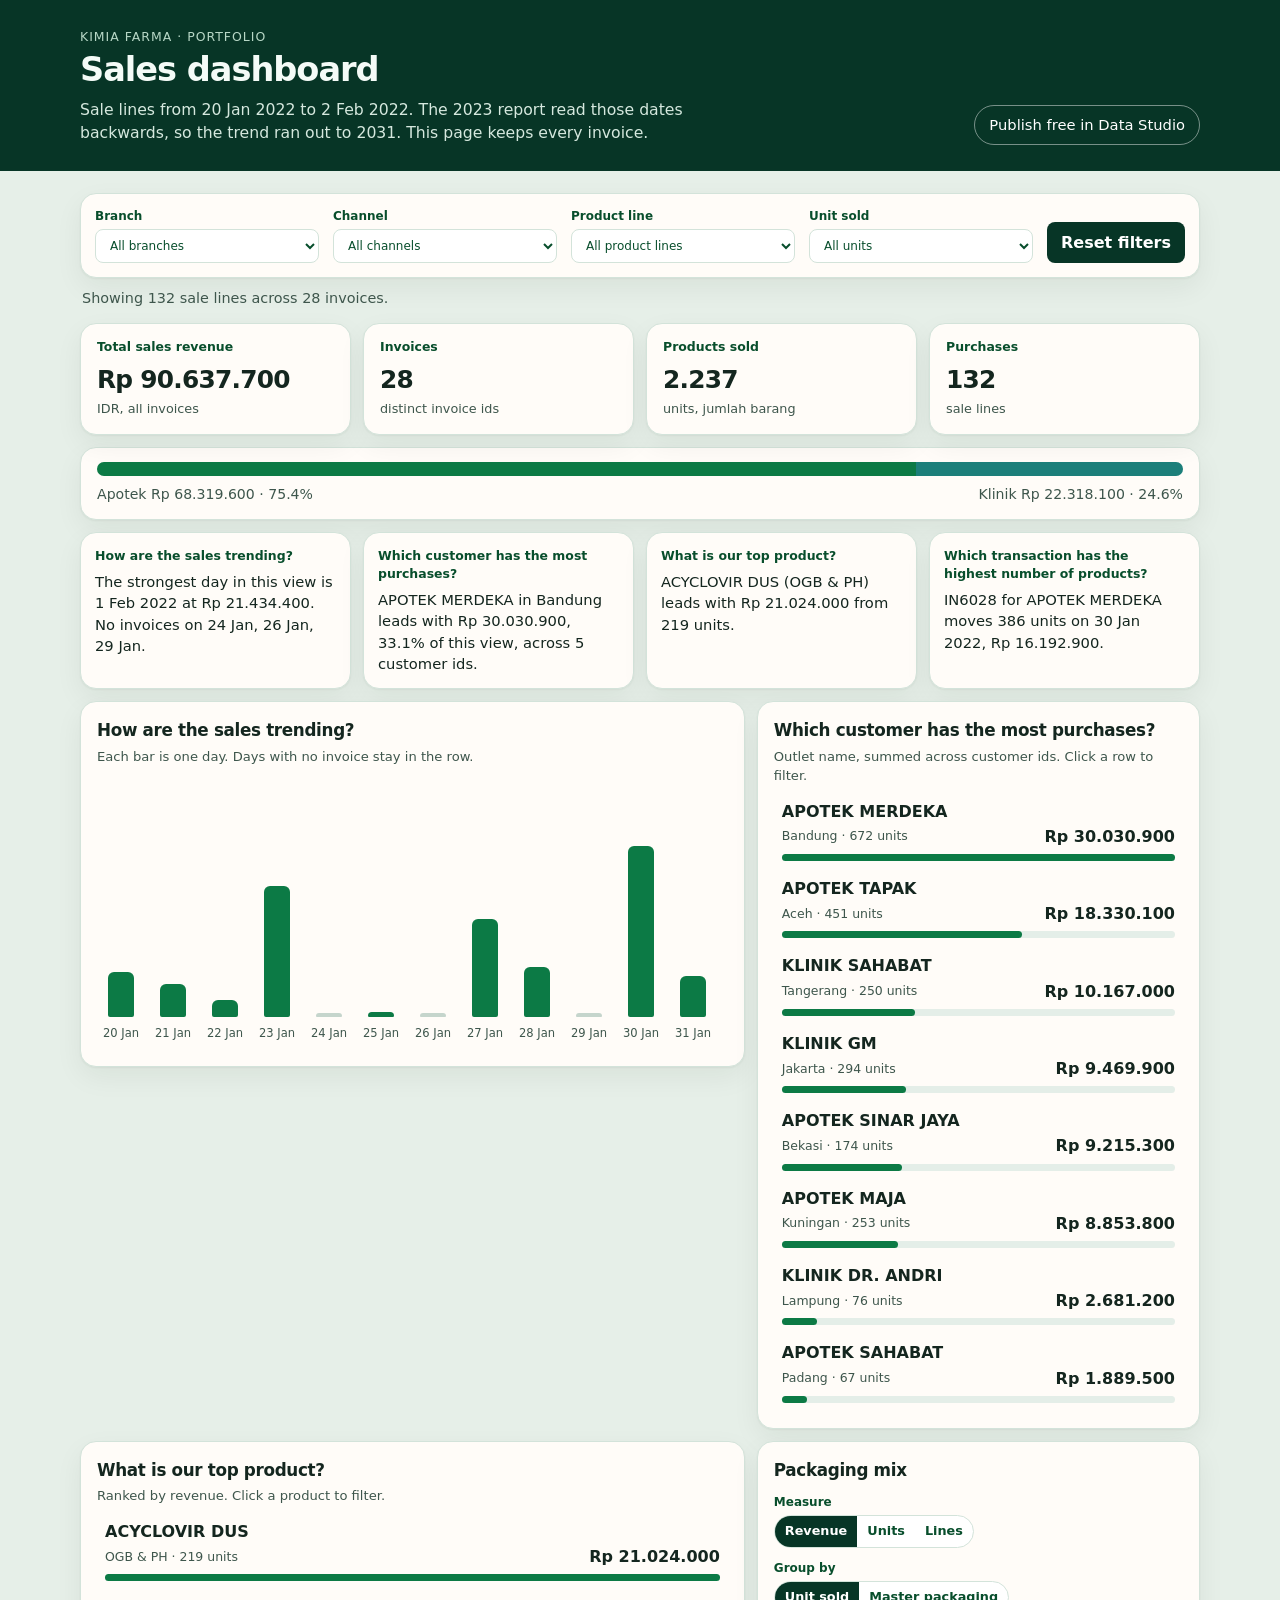
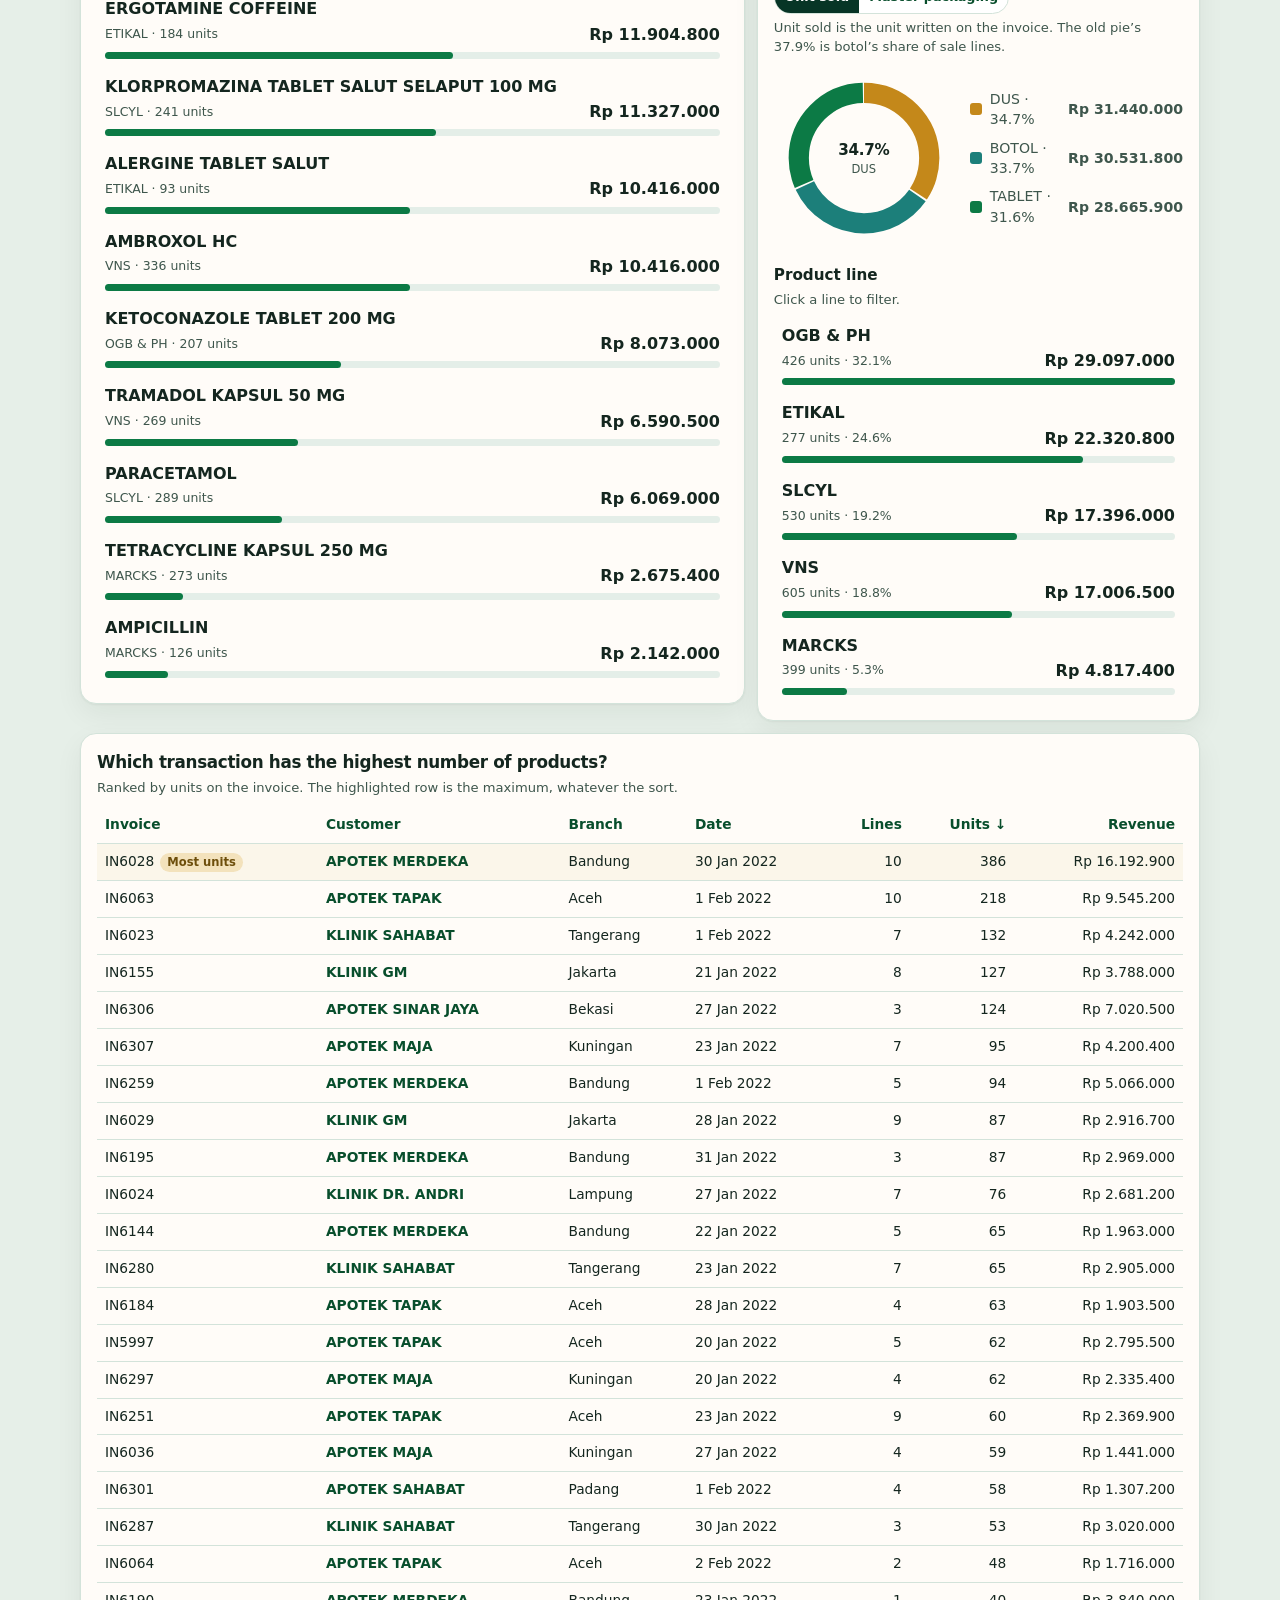
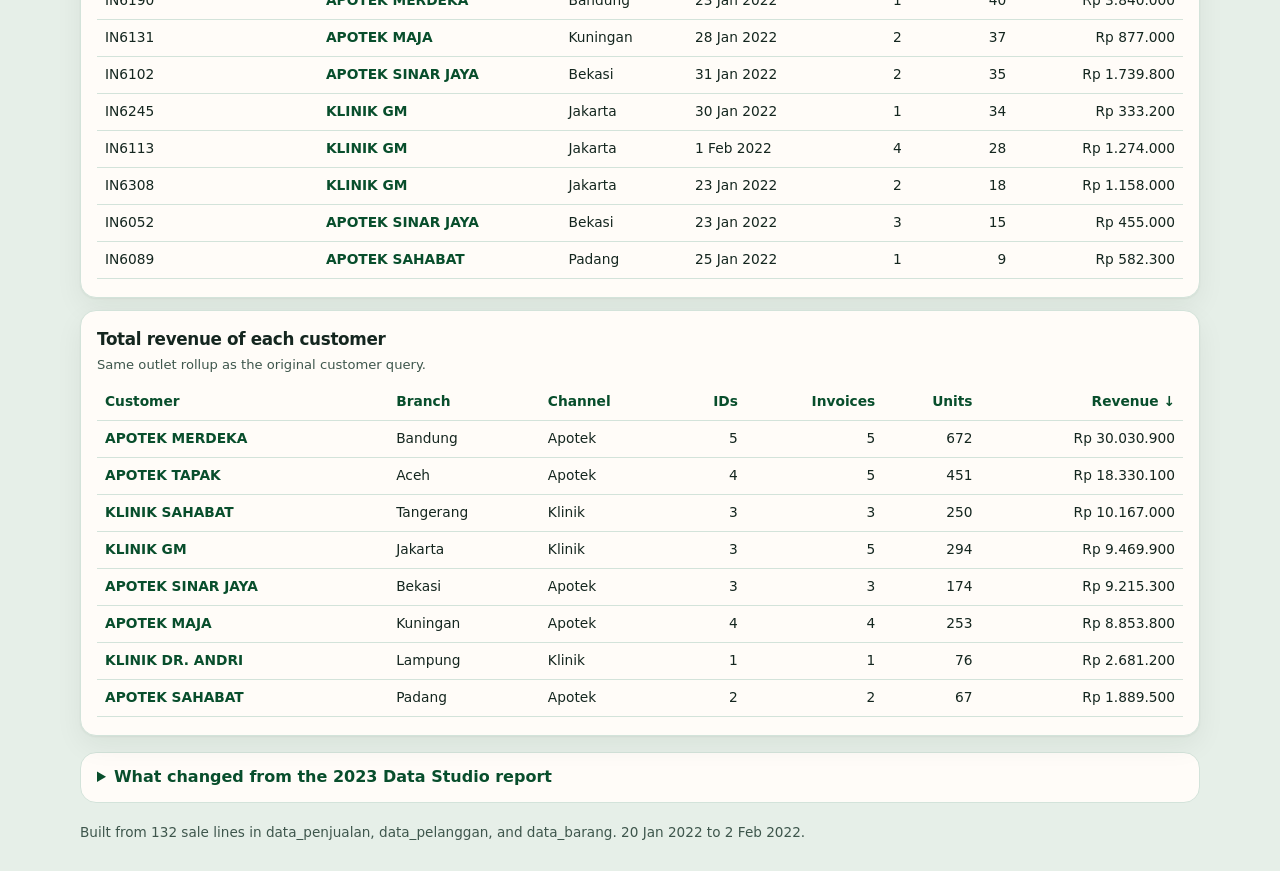
==== dashboard/index.html @ fa821c30 "Rebuild the Kimia Farma sales dashboard The old Data Studio report is no longer online. This adds a " ====
<!DOCTYPE html>
<html lang="en">
<head>
  <meta charset="utf-8">
  <meta name="viewport" content="width=device-width, initial-scale=1">
  <title>Kimia Farma sales dashboard</title>
  <link rel="icon" href="data:image/svg+xml,%3Csvg xmlns='http://www.w3.org/2000/svg' viewBox='0 0 32 32'%3E%3Crect width='32' height='32' rx='8' fill='%23073526'/%3E%3Cpath d='M8 16h16M16 8v16' stroke='%23e7f6ee' stroke-width='3' stroke-linecap='round'/%3E%3C/svg%3E">
  <link rel="stylesheet" href="styles.css">
  <script src="data.js"></script>
</head>
<body>
  <header class="top">
    <div class="wrap top-row">
      <div>
        <p class="eyebrow">Kimia Farma · portfolio</p>
        <h1>Sales dashboard</h1>
        <p class="lede">Sale lines from 20 Jan 2022 to 2 Feb 2022. The 2023 report read those dates backwards, so the trend ran out to 2031. This page keeps every invoice.</p>
      </div>
      <a class="ghost" href="../DATA_STUDIO.md">Publish free in Data Studio</a>
    </div>
  </header>

  <main class="wrap">
    <form class="filters" id="filters">
      <label>Branch <select id="branch"></select></label>
      <label>Channel <select id="channel"></select></label>
      <label>Product line <select id="line"></select></label>
      <label>Unit sold <select id="unit"></select></label>
      <button type="button" class="reset" id="reset">Reset filters</button>
    </form>
    <p class="status" id="status" aria-live="polite"></p>
    <div class="chips" id="chips"></div>

    <section class="kpis" aria-label="Totals">
      <article class="kpi">
        <h2>Total sales revenue</h2>
        <p id="kpi-revenue">–</p>
        <span id="kpi-revenue-note">IDR</span>
      </article>
      <article class="kpi">
        <h2>Invoices</h2>
        <p id="kpi-invoices">–</p>
        <span>distinct invoice ids</span>
      </article>
      <article class="kpi">
        <h2>Products sold</h2>
        <p id="kpi-units">–</p>
        <span>units, jumlah barang</span>
      </article>
      <article class="kpi">
        <h2>Purchases</h2>
        <p id="kpi-lines">–</p>
        <span>sale lines</span>
      </article>
    </section>

    <section class="channel-card" aria-label="Channel split">
      <div class="channel-bar" id="channel-bar"></div>
      <div class="channel-legend" id="channel-legend"></div>
    </section>

    <section class="answers" aria-label="Answers">
      <article>
        <h2>How are the sales trending?</h2>
        <p id="answer-trend"></p>
      </article>
      <article>
        <h2>Which customer has the most purchases?</h2>
        <p id="answer-customer"></p>
      </article>
      <article>
        <h2>What is our top product?</h2>
        <p id="answer-product"></p>
      </article>
      <article>
        <h2>Which transaction has the highest number of products?</h2>
        <p id="answer-invoice"></p>
      </article>
    </section>

    <div class="layout">
      <section class="card">
        <h2>How are the sales trending?</h2>
        <p class="hint">Each bar is one day. Days with no invoice stay in the row.</p>
        <div class="trend-scroll">
          <div class="trend" id="trend"></div>
        </div>
      </section>
      <section class="card">
        <h2>Which customer has the most purchases?</h2>
        <p class="hint">Outlet name, summed across customer ids. Click a row to filter.</p>
        <div id="customers"></div>
      </section>
    </div>

    <div class="layout">
      <section class="card">
        <h2>What is our top product?</h2>
        <p class="hint">Ranked by revenue. Click a product to filter.</p>
        <div id="products"></div>
      </section>
      <section class="card">
        <h2>Packaging mix</h2>
        <div class="toggles">
          <div class="toggle">
            <span>Measure</span>
            <div class="seg" role="group" aria-label="Mix measure">
              <button type="button" id="measure-revenue" data-measure="revenue" aria-pressed="true">Revenue</button>
              <button type="button" id="measure-units" data-measure="units">Units</button>
              <button type="button" id="measure-lines" data-measure="lines">Lines</button>
            </div>
          </div>
          <div class="toggle">
            <span>Group by</span>
            <div class="seg" role="group" aria-label="Packaging source">
              <button type="button" id="pack-unit" data-pack="unit" aria-pressed="true">Unit sold</button>
              <button type="button" id="pack-master" data-pack="master">Master packaging</button>
            </div>
          </div>
        </div>
        <p class="hint" id="pack-hint"></p>
        <div class="mix">
          <div class="donut-wrap">
            <svg id="donut" viewBox="0 0 160 160" role="img" aria-label="Packaging mix"></svg>
            <div class="donut-center">
              <strong id="donut-value">–</strong>
              <span id="donut-caption">Revenue</span>
            </div>
          </div>
          <ul class="legend" id="legend"></ul>
        </div>
        <h3>Product line</h3>
        <p class="hint">Click a line to filter.</p>
        <div id="lines"></div>
      </section>
    </div>

    <div class="layout layout-stack">
      <section class="card">
        <h2>Which transaction has the highest number of products?</h2>
        <p class="hint">Ranked by units on the invoice. The highlighted row is the maximum, whatever the sort.</p>
        <div class="table-wrap" id="invoices"></div>
      </section>
      <section class="card">
        <h2>Total revenue of each customer</h2>
        <p class="hint">Same outlet rollup as the original customer query.</p>
        <div class="table-wrap" id="customer-table"></div>
      </section>
    </div>

    <details class="notes">
      <summary>What changed from the 2023 Data Studio report</summary>
      <ul>
        <li>Source dates are day/month/year. <code>30/01/22</code> is 30 January 2022. The old report read it as 22 January 2030, which is why every bar sat on the 22nd and the axis reached 2031.</li>
        <li>The invoice query used <code>HAVING COUNT(*) &gt; 1</code>. That dropped IN6089, IN6190, and IN6245: 83 units and Rp 4.755.500. The old “products sold” figure of 2.154 is the total with those three removed. This page keeps them: 2.237 units, Rp 90.637.700, 28 invoices.</li>
        <li>TRAMADOL KAPSUL 50 MG and TETRACYCLINE KAPSUL 250 MG are kapsul on the product master and tablet on the sales lines. “Unit sold” follows the sales file. “Master packaging” groups those two with kapsul.</li>
        <li>25 customer ids on these invoices belong to 8 outlet names. Totals follow the outlet name, which is what the original customer aggregate did. APOTEK MERDEKA in Bandung is still first, at Rp 30.030.900.</li>
      </ul>
    </details>
  </main>

  <footer class="wrap foot">
    <p id="foot-note"></p>
  </footer>
  <script src="app.js"></script>
</body>
</html>
---- dashboard/styles.css ----
:root {
  --bg: #e6efe8;
  --ink: #14261f;
  --muted: #3e564c;
  --card: #fffcf8;
  --line: #d3e3da;
  --green: #0c7a45;
  --green-ink: #084e2c;
  --green-dark: #073526;
  --mint: #e7f5ed;
  --gold: #c4881a;
  --track: #e4eee8;
  --teal: #1c7f7a;
  --shadow: 0 1px 2px rgba(7, 37, 24, 0.05), 0 10px 28px rgba(7, 37, 24, 0.06);
  --sans: Inter, system-ui, "Segoe UI", sans-serif;
}

* { box-sizing: border-box; }

body {
  margin: 0;
  background: var(--bg);
  color: var(--ink);
  font-family: var(--sans);
  font-size: 16px;
  line-height: 1.45;
}

h1, h2, h3, p { margin: 0; }

button, select { font: inherit; color: inherit; }

.wrap {
  width: min(1120px, calc(100% - 32px));
  margin: 0 auto;
}

.top {
  background: var(--green-dark);
  color: #f4fbf7;
  padding: 28px 0 26px;
}

.top-row {
  display: flex;
  justify-content: space-between;
  gap: 24px;
  align-items: flex-end;
}

.eyebrow {
  font-size: 0.78rem;
  letter-spacing: 0.08em;
  text-transform: uppercase;
  color: #b7d7c6;
  margin-bottom: 6px;
}

h1 {
  font-size: 2.1rem;
  letter-spacing: -0.03em;
  line-height: 1.1;
}

.lede {
  max-width: 62ch;
  margin-top: 10px;
  color: #d5e8de;
  font-size: 0.98rem;
}

.ghost {
  flex: none;
  color: white;
  text-decoration: none;
  border: 1px solid rgba(255, 255, 255, 0.45);
  border-radius: 999px;
  padding: 8px 14px;
  font-size: 0.92rem;
}

.ghost:hover { background: rgba(255, 255, 255, 0.08); }

main { padding: 22px 0 12px; }

.filters {
  display: flex;
  flex-wrap: wrap;
  gap: 12px 14px;
  align-items: flex-end;
  background: var(--card);
  border: 1px solid var(--line);
  border-radius: 16px;
  padding: 14px;
  box-shadow: var(--shadow);
}

.filters label {
  display: flex;
  flex-direction: column;
  gap: 4px;
  font-size: 0.75rem;
  font-weight: 650;
  color: var(--green-ink);
  min-width: 160px;
  flex: 1;
}

select {
  background: white;
  border: 1px solid var(--line);
  border-radius: 8px;
  padding: 8px 10px;
  font-weight: 500;
}

.reset {
  background: var(--green-dark);
  color: white;
  border: 0;
  border-radius: 8px;
  padding: 9px 14px;
  cursor: pointer;
  font-weight: 600;
}

.reset:hover { background: #0a4630; }

.status {
  min-height: 1.4em;
  margin: 10px 2px 0;
  color: var(--muted);
  font-size: 0.9rem;
}

.chips {
  display: flex;
  flex-wrap: wrap;
  gap: 8px;
  margin-top: 8px;
}

.chips:empty { display: none; }

.chip {
  display: inline-flex;
  align-items: center;
  gap: 6px;
  background: var(--mint);
  color: var(--green-ink);
  border: 1px solid #c5e4d2;
  border-radius: 999px;
  padding: 4px 8px 4px 12px;
  font-size: 0.85rem;
}

.chip button {
  border: 0;
  background: transparent;
  cursor: pointer;
  color: var(--green-ink);
  font-weight: 700;
  padding: 0 4px;
}

.kpis {
  display: grid;
  grid-template-columns: repeat(4, 1fr);
  gap: 12px;
  margin-top: 14px;
}

.kpi, .answers article, .card, .channel-card {
  background: var(--card);
  border: 1px solid var(--line);
  border-radius: 16px;
  box-shadow: var(--shadow);
}

.kpi { padding: 14px 16px 16px; }

.kpi h2, .answers h2 {
  font-size: 0.78rem;
  font-weight: 650;
  color: var(--green-ink);
}

.kpi p {
  margin-top: 6px;
  font-size: 1.55rem;
  font-weight: 700;
  letter-spacing: -0.03em;
  font-variant-numeric: tabular-nums;
}

.kpi span, .hint, .foot, .channel-legend, .legend, .day-label {
  color: var(--muted);
}

.kpi span { display: block; margin-top: 2px; font-size: 0.8rem; }

.channel-card { margin-top: 12px; padding: 14px 16px; }

.channel-bar {
  display: flex;
  height: 14px;
  border-radius: 99px;
  overflow: hidden;
  background: var(--track);
}

.channel-bar span { display: block; height: 100%; }
.channel-bar .apotek { background: var(--green); }
.channel-bar .klinik { background: var(--teal); }

.channel-legend {
  display: flex;
  justify-content: space-between;
  gap: 12px;
  margin-top: 8px;
  font-size: 0.88rem;
}

.answers {
  display: grid;
  grid-template-columns: repeat(4, 1fr);
  gap: 12px;
  margin-top: 12px;
}

.answers article { padding: 14px; }

.answers p { margin-top: 6px; font-size: 0.92rem; }

.layout {
  display: grid;
  grid-template-columns: 1.35fr 0.9fr;
  gap: 12px;
  margin-top: 12px;
  align-items: start;
}

.layout-stack { grid-template-columns: 1fr; }

.card { padding: 16px 16px 18px; min-width: 0; }

.card h2 { font-size: 1.05rem; letter-spacing: -0.02em; }
.card h3 { font-size: 0.95rem; margin-top: 16px; }

.hint { font-size: 0.82rem; margin-top: 4px; }

.trend-scroll { overflow-x: auto; margin-top: 14px; max-width: 100%; min-width: 0; }
.trend.is-empty { display: block; height: auto; min-width: 0; }

.trend {
  display: grid;
  grid-auto-flow: column;
  grid-auto-columns: minmax(48px, 1fr);
  align-items: end;
  gap: 4px;
  height: 268px;
  min-width: 680px;
  padding: 8px 0 6px;
}

.day {
  display: flex;
  flex-direction: column;
  justify-content: flex-end;
  align-items: center;
  height: 100%;
  min-width: 0;
  background: none;
  border: 0;
  padding: 0;
  cursor: pointer;
}

.day.is-empty { cursor: default; }

.day-bar {
  width: min(100%, 26px);
  background: var(--green);
  border-radius: 6px 6px 2px 2px;
}

.day.is-empty .day-bar {
  height: 4px;
  background: #c5d5cc;
}

.day.is-peak .day-bar { background: var(--gold); }
.day.is-on .day-bar { box-shadow: 0 0 0 2px var(--green-dark); }
.day.is-dim .day-bar { opacity: 0.38; }

.day-label {
  margin-top: 8px;
  font-size: 0.72rem;
  white-space: nowrap;
}

.hlist { display: flex; flex-direction: column; gap: 2px; margin-top: 8px; }

.hrow {
  display: grid;
  grid-template-columns: minmax(0, 1fr) auto;
  gap: 2px 12px;
  width: 100%;
  text-align: left;
  background: transparent;
  border: 0;
  border-radius: 10px;
  padding: 7px 8px;
  cursor: pointer;
}

.hrow:hover, .hrow.is-on { background: var(--mint); }
.hrow.is-dim { opacity: 0.45; }
.hrow.is-dim:hover { opacity: 1; }

.hname { grid-column: 1 / -1; grid-row: 1; font-weight: 650; }
.hmeta { grid-column: 1; grid-row: 2; align-self: center; font-size: 0.78rem; color: var(--muted); }
.hvalue {
  grid-column: 2;
  grid-row: 2;
  align-self: center;
  font-variant-numeric: tabular-nums;
  font-weight: 650;
  white-space: nowrap;
}
.track {
  grid-column: 1 / -1;
  grid-row: 3;
  height: 7px;
  background: var(--track);
  border-radius: 99px;
  margin-top: 4px;
}
.fill {
  display: block;
  height: 100%;
  width: var(--w);
  background: var(--green);
  border-radius: 99px;
}
.hrow.is-on .fill { background: var(--green-dark); }

.toggles {
  display: flex;
  flex-wrap: wrap;
  gap: 12px 18px;
  margin-top: 12px;
}

.toggle {
  display: flex;
  flex-direction: column;
  gap: 4px;
  font-size: 0.75rem;
  font-weight: 650;
  color: var(--green-ink);
}

.seg {
  display: inline-flex;
  border: 1px solid var(--line);
  border-radius: 999px;
  overflow: hidden;
  background: white;
}

.seg button {
  border: 0;
  background: transparent;
  padding: 6px 10px;
  cursor: pointer;
  font-size: 0.8rem;
  font-weight: 600;
}

.seg button[aria-pressed="true"] {
  background: var(--green-dark);
  color: white;
}

.mix {
  display: grid;
  grid-template-columns: 180px minmax(0, 1fr);
  gap: 8px 16px;
  align-items: center;
  margin-top: 12px;
}

.donut-wrap { position: relative; width: 180px; height: 180px; }

#donut { width: 180px; height: 180px; display: block; }

.donut-center {
  position: absolute;
  inset: 42px;
  display: flex;
  flex-direction: column;
  align-items: center;
  justify-content: center;
  text-align: center;
}

.donut-center strong {
  font-size: 0.95rem;
  letter-spacing: -0.02em;
  font-variant-numeric: tabular-nums;
}

.donut-center span { font-size: 0.72rem; color: var(--muted); }

.legend {
  list-style: none;
  margin: 0;
  padding: 0;
  display: flex;
  flex-direction: column;
  gap: 8px;
  font-size: 0.88rem;
}

.legend li { display: grid; grid-template-columns: 12px 1fr auto; gap: 8px; align-items: center; }
.swatch { width: 12px; height: 12px; border-radius: 3px; }
.legend b { font-variant-numeric: tabular-nums; }

.table-wrap { overflow-x: auto; margin-top: 10px; }

table { width: 100%; border-collapse: collapse; min-width: 560px; }

th, td {
  padding: 8px 8px;
  border-bottom: 1px solid var(--line);
  text-align: left;
  font-size: 0.86rem;
  vertical-align: top;
}

th button {
  background: none;
  border: 0;
  padding: 0;
  font-weight: 700;
  cursor: pointer;
  color: var(--green-ink);
}

.num { text-align: right; font-variant-numeric: tabular-nums; }
th.num button { width: 100%; text-align: right; }

tbody tr:hover { background: var(--mint); }
tr.is-max { background: #fbf6ea; }

.badge {
  display: inline-block;
  margin-left: 6px;
  background: #f3e2bc;
  color: #6d4e0b;
  border-radius: 999px;
  padding: 1px 7px;
  font-size: 0.72rem;
  font-weight: 700;
  white-space: nowrap;
}

.linkish {
  background: none;
  border: 0;
  padding: 0;
  color: var(--green-ink);
  font-weight: 700;
  cursor: pointer;
  text-align: left;
}

.linkish:hover { text-decoration: underline; }

.empty {
  margin-top: 12px;
  color: var(--muted);
  font-size: 0.92rem;
}

.notes {
  margin-top: 16px;
  background: var(--card);
  border: 1px solid var(--line);
  border-radius: 16px;
  padding: 12px 16px 14px;
}

.notes summary { cursor: pointer; font-weight: 700; color: var(--green-ink); }
.notes ul { margin: 10px 0 0; padding-left: 18px; }
.notes li { margin: 6px 0; }
.notes code { font-family: "Cascadia Mono", ui-monospace, monospace; font-size: 0.86em; }

.foot { padding: 8px 0 28px; font-size: 0.85rem; }

:focus-visible {
  outline: 2px solid var(--green);
  outline-offset: 2px;
}

@media (max-width: 980px) {
  .kpis, .answers { grid-template-columns: 1fr 1fr; }
  .layout { grid-template-columns: 1fr; }
  .top-row { flex-direction: column; align-items: flex-start; }
}

@media (max-width: 640px) {
  h1 { font-size: 1.7rem; }
  .kpis, .answers { grid-template-columns: 1fr; }
  .reset { width: 100%; }
  .mix { grid-template-columns: 1fr; justify-items: center; }
  .channel-legend { flex-direction: column; }
  .wrap { width: min(1120px, calc(100% - 20px)); }
}

@media (prefers-reduced-motion: reduce) {
  * { transition: none !important; }
}
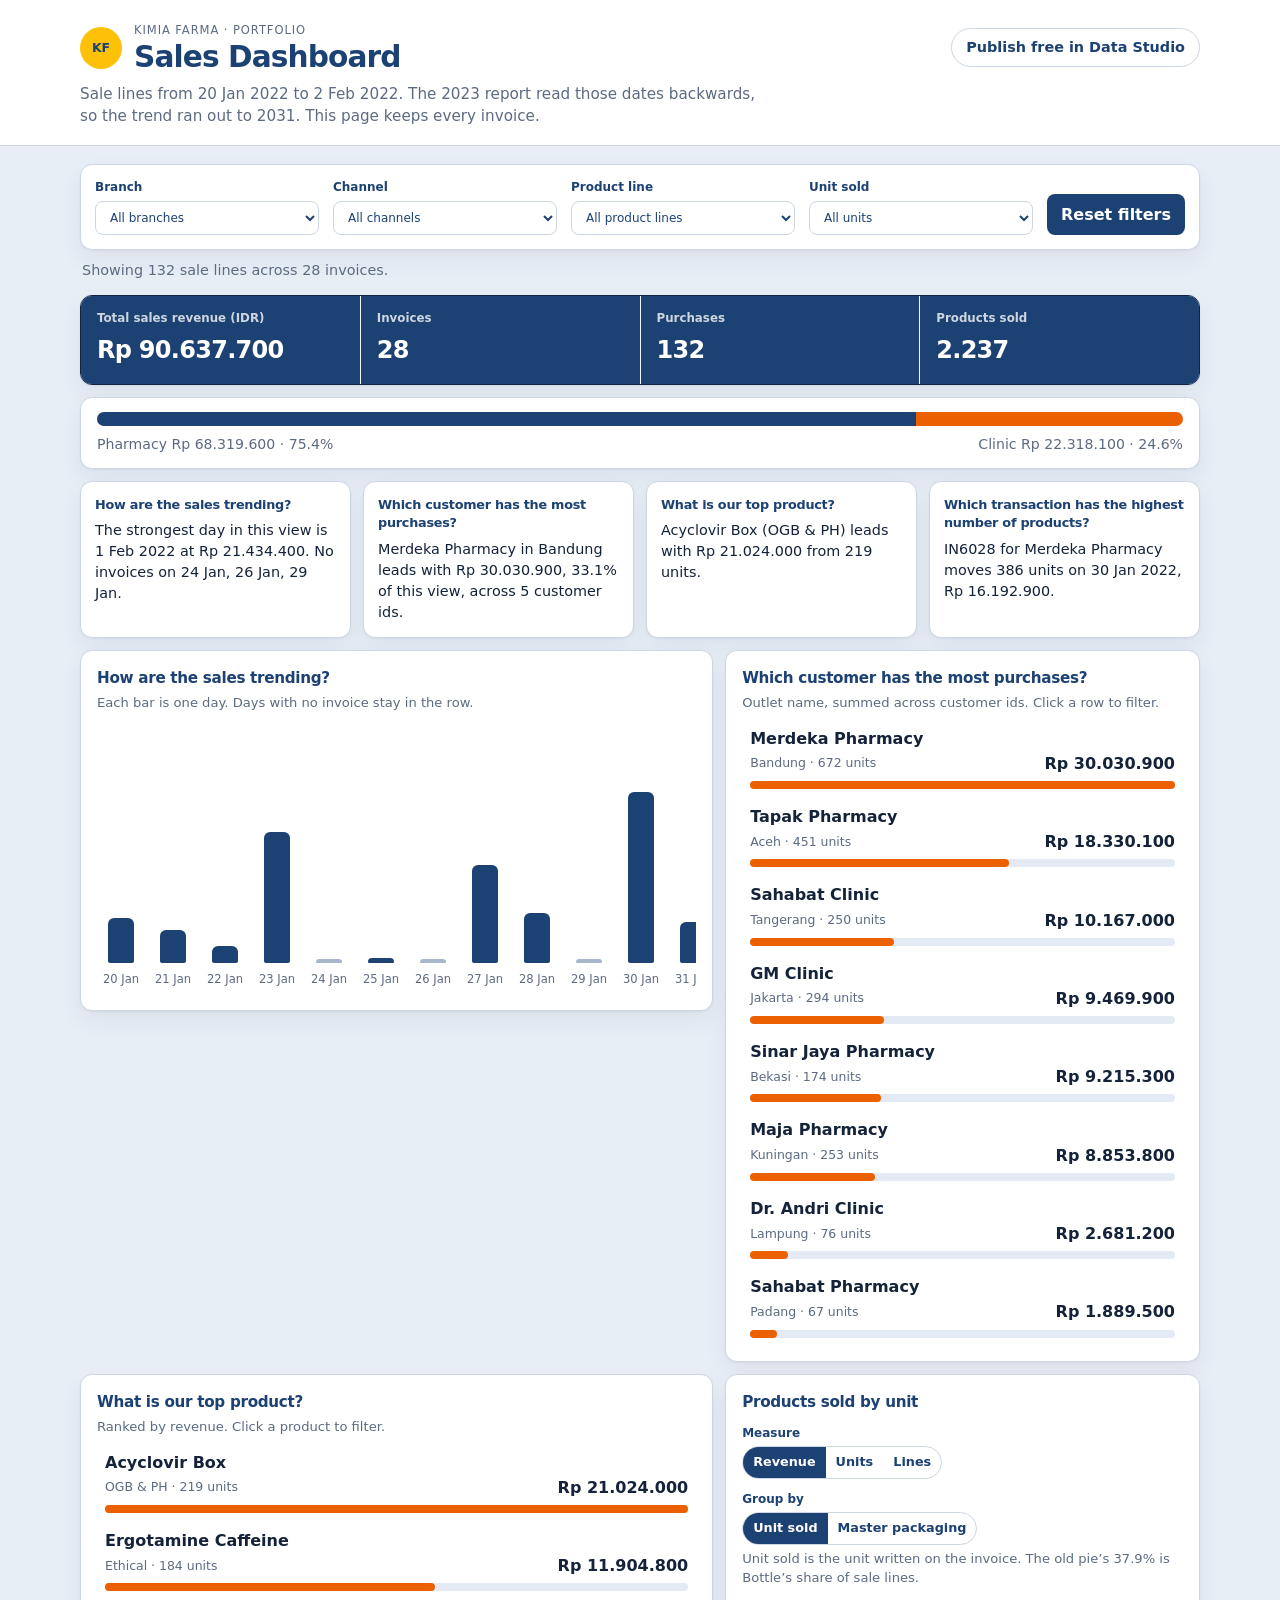
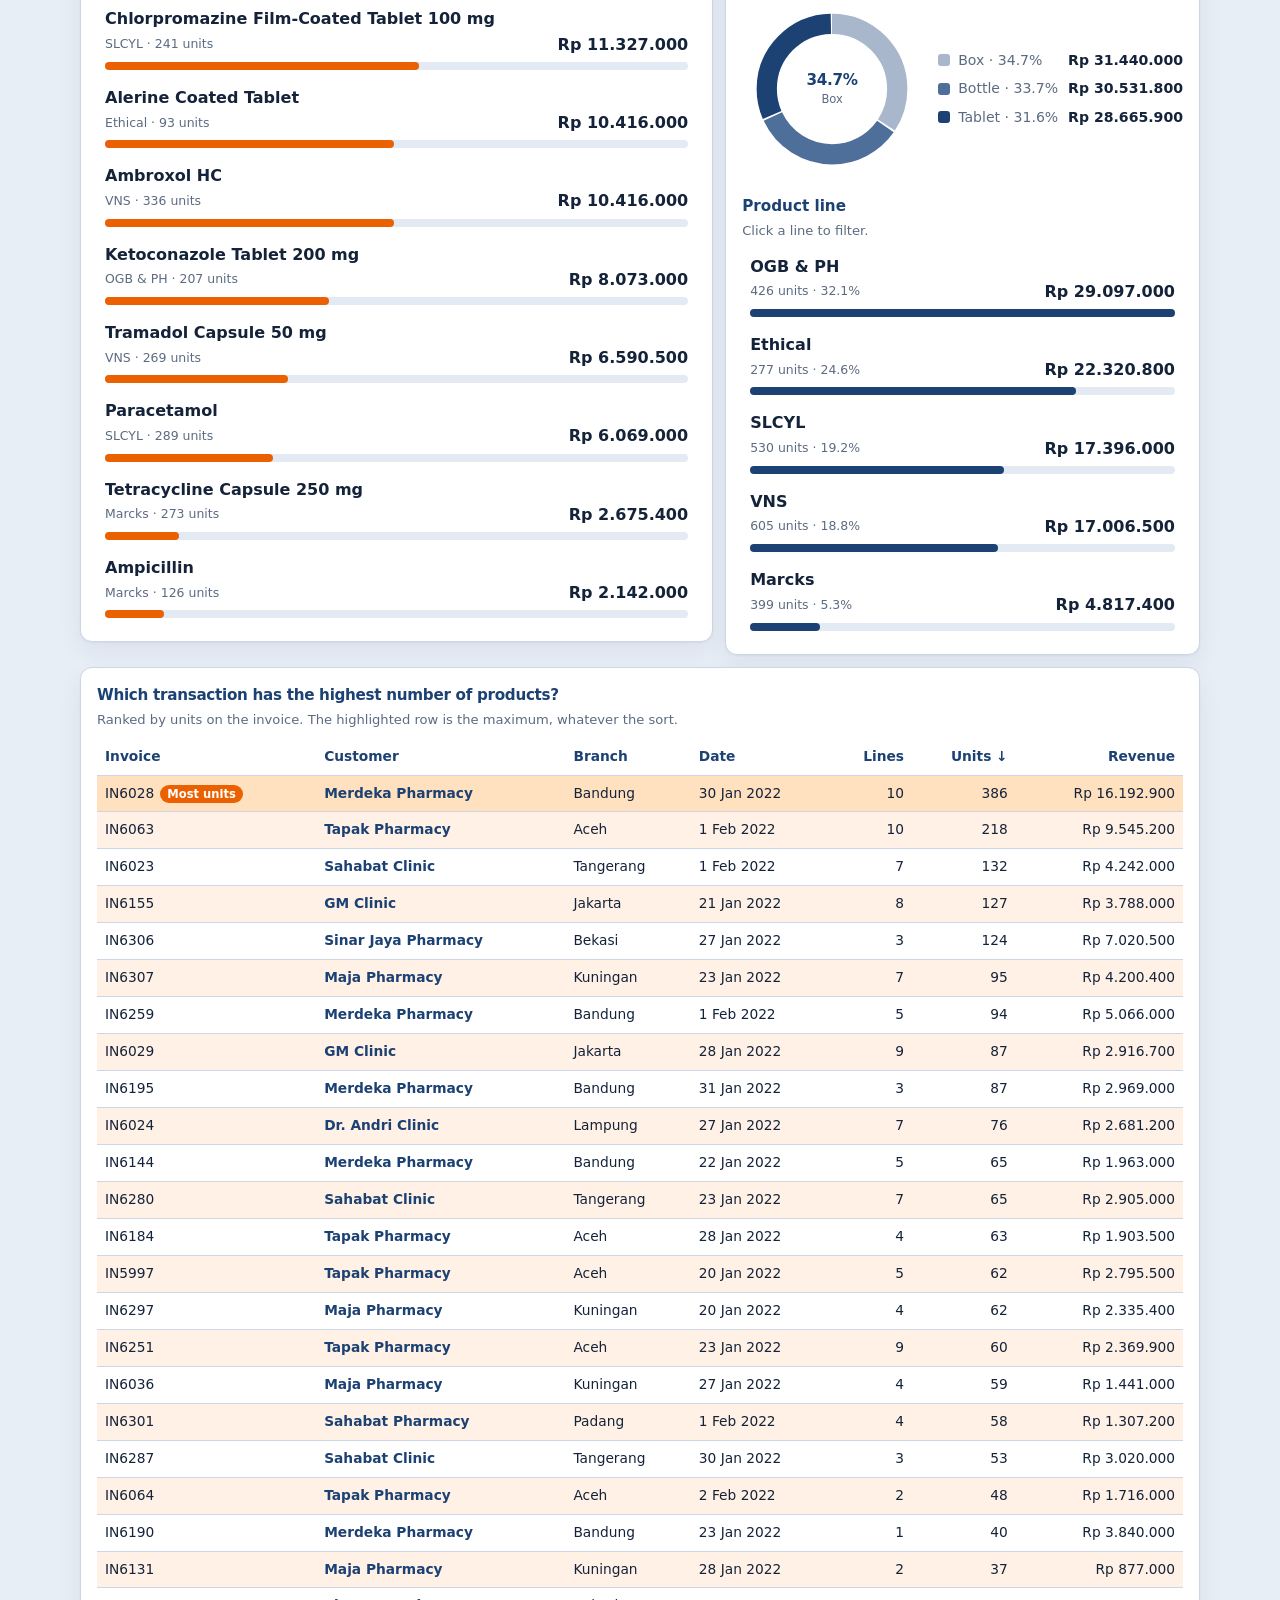
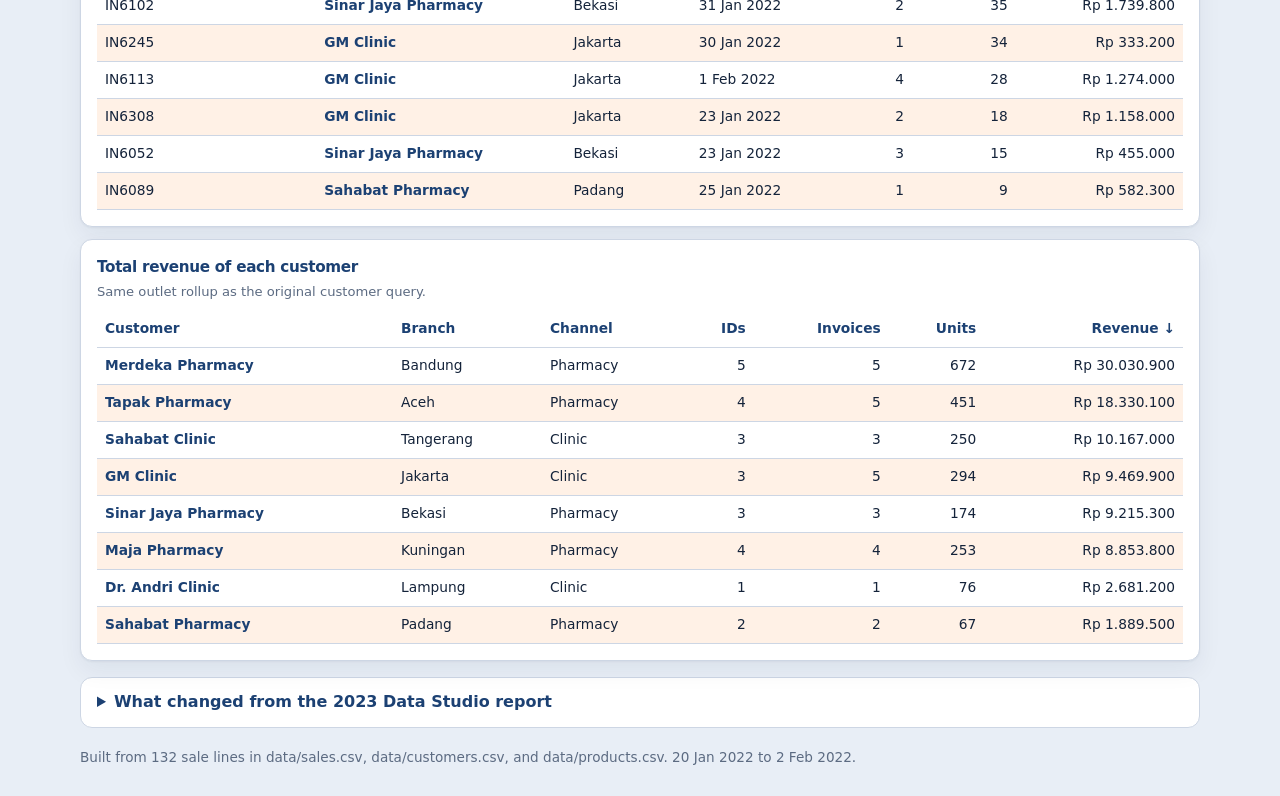
==== commit cfd96b21: "Rebuild Brand Classic dashboard in English Use Kimia Farma navy and orange, keep outlet names like M" ====
--- a/dashboard/index.html
+++ b/dashboard/index.html
@@ -3,20 +3,25 @@
 <head>
   <meta charset="utf-8">
   <meta name="viewport" content="width=device-width, initial-scale=1">
-  <title>Kimia Farma sales dashboard</title>
-  <link rel="icon" href="data:image/svg+xml,%3Csvg xmlns='http://www.w3.org/2000/svg' viewBox='0 0 32 32'%3E%3Crect width='32' height='32' rx='8' fill='%23073526'/%3E%3Cpath d='M8 16h16M16 8v16' stroke='%23e7f6ee' stroke-width='3' stroke-linecap='round'/%3E%3C/svg%3E">
+  <title>Kimia Farma Sales Dashboard</title>
+  <link rel="icon" href="data:image/svg+xml,%3Csvg xmlns='http://www.w3.org/2000/svg' viewBox='0 0 32 32'%3E%3Ccircle cx='16' cy='16' r='15' fill='%23ffc107'/%3E%3Ctext x='16' y='21' text-anchor='middle' font-size='11' font-family='Arial' font-weight='700' fill='%231c4173'%3EKF%3C/text%3E%3C/svg%3E">
   <link rel="stylesheet" href="styles.css">
   <script src="data.js"></script>
 </head>
 <body>
   <header class="top">
     <div class="wrap top-row">
-      <div>
-        <p class="eyebrow">Kimia Farma · portfolio</p>
-        <h1>Sales dashboard</h1>
-        <p class="lede">Sale lines from 20 Jan 2022 to 2 Feb 2022. The 2023 report read those dates backwards, so the trend ran out to 2031. This page keeps every invoice.</p>
+      <div class="brand">
+        <div class="logo" aria-hidden="true">KF</div>
+        <div>
+          <p class="eyebrow">Kimia Farma · portfolio</p>
+          <h1>Sales Dashboard</h1>
+        </div>
       </div>
       <a class="ghost" href="../DATA_STUDIO.md">Publish free in Data Studio</a>
+    </div>
+    <div class="wrap lede-wrap">
+      <p class="lede">Sale lines from 20 Jan 2022 to 2 Feb 2022. The 2023 report read those dates backwards, so the trend ran out to 2031. This page keeps every invoice.</p>
     </div>
   </header>
 
@@ -33,24 +38,20 @@
 
     <section class="kpis" aria-label="Totals">
       <article class="kpi">
-        <h2>Total sales revenue</h2>
+        <h2>Total sales revenue (IDR)</h2>
         <p id="kpi-revenue">–</p>
-        <span id="kpi-revenue-note">IDR</span>
       </article>
       <article class="kpi">
         <h2>Invoices</h2>
         <p id="kpi-invoices">–</p>
-        <span>distinct invoice ids</span>
+      </article>
+      <article class="kpi">
+        <h2>Purchases</h2>
+        <p id="kpi-lines">–</p>
       </article>
       <article class="kpi">
         <h2>Products sold</h2>
         <p id="kpi-units">–</p>
-        <span>units, jumlah barang</span>
-      </article>
-      <article class="kpi">
-        <h2>Purchases</h2>
-        <p id="kpi-lines">–</p>
-        <span>sale lines</span>
       </article>
     </section>
 
@@ -100,21 +101,21 @@
         <div id="products"></div>
       </section>
       <section class="card">
-        <h2>Packaging mix</h2>
+        <h2>Products sold by unit</h2>
         <div class="toggles">
           <div class="toggle">
             <span>Measure</span>
             <div class="seg" role="group" aria-label="Mix measure">
-              <button type="button" id="measure-revenue" data-measure="revenue" aria-pressed="true">Revenue</button>
-              <button type="button" id="measure-units" data-measure="units">Units</button>
-              <button type="button" id="measure-lines" data-measure="lines">Lines</button>
+              <button type="button" data-measure="revenue" aria-pressed="true">Revenue</button>
+              <button type="button" data-measure="units">Units</button>
+              <button type="button" data-measure="lines">Lines</button>
             </div>
           </div>
           <div class="toggle">
             <span>Group by</span>
             <div class="seg" role="group" aria-label="Packaging source">
-              <button type="button" id="pack-unit" data-pack="unit" aria-pressed="true">Unit sold</button>
-              <button type="button" id="pack-master" data-pack="master">Master packaging</button>
+              <button type="button" data-pack="unit" aria-pressed="true">Unit sold</button>
+              <button type="button" data-pack="master">Master packaging</button>
             </div>
           </div>
         </div>
@@ -153,8 +154,9 @@
       <ul>
         <li>Source dates are day/month/year. <code>30/01/22</code> is 30 January 2022. The old report read it as 22 January 2030, which is why every bar sat on the 22nd and the axis reached 2031.</li>
         <li>The invoice query used <code>HAVING COUNT(*) &gt; 1</code>. That dropped IN6089, IN6190, and IN6245: 83 units and Rp 4.755.500. The old “products sold” figure of 2.154 is the total with those three removed. This page keeps them: 2.237 units, Rp 90.637.700, 28 invoices.</li>
-        <li>TRAMADOL KAPSUL 50 MG and TETRACYCLINE KAPSUL 250 MG are kapsul on the product master and tablet on the sales lines. “Unit sold” follows the sales file. “Master packaging” groups those two with kapsul.</li>
-        <li>25 customer ids on these invoices belong to 8 outlet names. Totals follow the outlet name, which is what the original customer aggregate did. APOTEK MERDEKA in Bandung is still first, at Rp 30.030.900.</li>
+        <li>Tramadol Capsule 50 mg and Tetracycline Capsule 250 mg are Capsule on the product master and Tablet on the sales lines. “Unit sold” follows the sales file. “Master packaging” groups those two with Capsule.</li>
+        <li>25 customer ids on these invoices belong to 8 outlet names. Totals follow the outlet name. Merdeka Pharmacy in Bandung is still first, at Rp 30.030.900.</li>
+        <li>Labels, store types, packaging, file names, and product packaging words are English for an international portfolio. Outlet proper names stay as Merdeka, Tapak, Sahabat, and so on.</li>
       </ul>
     </details>
   </main>
--- a/dashboard/styles.css
+++ b/dashboard/styles.css
@@ -1,18 +1,18 @@
 :root {
-  --bg: #e6efe8;
-  --ink: #14261f;
-  --muted: #3e564c;
-  --card: #fffcf8;
-  --line: #d3e3da;
-  --green: #0c7a45;
-  --green-ink: #084e2c;
-  --green-dark: #073526;
-  --mint: #e7f5ed;
-  --gold: #c4881a;
-  --track: #e4eee8;
-  --teal: #1c7f7a;
-  --shadow: 0 1px 2px rgba(7, 37, 24, 0.05), 0 10px 28px rgba(7, 37, 24, 0.06);
-  --sans: Inter, system-ui, "Segoe UI", sans-serif;
+  --bg: #e8eef6;
+  --ink: #14233a;
+  --muted: #5c6b82;
+  --card: #ffffff;
+  --line: #cdd6e4;
+  --brand: #1c4173;
+  --brand-deep: #10233f;
+  --accent: #eb6001;
+  --accent-soft: #fff1e6;
+  --track: #e4eaf3;
+  --blue-2: #4e6f9a;
+  --blue-3: #a8b7cb;
+  --shadow: 0 1px 2px rgba(16, 35, 63, 0.05), 0 10px 24px rgba(16, 35, 63, 0.06);
+  --sans: "Segoe UI", Inter, system-ui, sans-serif;
 }
 
 * { box-sizing: border-box; }
@@ -27,7 +27,6 @@
 }
 
 h1, h2, h3, p { margin: 0; }
-
 button, select { font: inherit; color: inherit; }
 
 .wrap {
@@ -36,52 +35,72 @@
 }
 
 .top {
-  background: var(--green-dark);
-  color: #f4fbf7;
-  padding: 28px 0 26px;
+  background: var(--card);
+  border-bottom: 1px solid var(--line);
+  padding: 22px 0 18px;
 }
 
 .top-row {
   display: flex;
   justify-content: space-between;
   gap: 24px;
-  align-items: flex-end;
+  align-items: center;
+}
+
+.brand {
+  display: flex;
+  align-items: center;
+  gap: 12px;
+}
+
+.logo {
+  width: 42px;
+  height: 42px;
+  border-radius: 50%;
+  background: #ffc107;
+  color: var(--brand);
+  display: grid;
+  place-items: center;
+  font-size: 0.78rem;
+  font-weight: 800;
 }
 
 .eyebrow {
-  font-size: 0.78rem;
+  font-size: 0.72rem;
   letter-spacing: 0.08em;
   text-transform: uppercase;
-  color: #b7d7c6;
-  margin-bottom: 6px;
+  color: var(--muted);
+  margin-bottom: 2px;
 }
 
 h1 {
-  font-size: 2.1rem;
+  font-size: 1.85rem;
   letter-spacing: -0.03em;
+  color: var(--brand);
   line-height: 1.1;
 }
 
+.lede-wrap { margin-top: 10px; }
 .lede {
-  max-width: 62ch;
-  margin-top: 10px;
-  color: #d5e8de;
-  font-size: 0.98rem;
+  max-width: 70ch;
+  color: var(--muted);
+  font-size: 0.95rem;
 }
 
 .ghost {
   flex: none;
-  color: white;
+  color: var(--brand);
   text-decoration: none;
-  border: 1px solid rgba(255, 255, 255, 0.45);
+  border: 1px solid var(--line);
   border-radius: 999px;
   padding: 8px 14px;
-  font-size: 0.92rem;
-}
-
-.ghost:hover { background: rgba(255, 255, 255, 0.08); }
-
-main { padding: 22px 0 12px; }
+  font-size: 0.9rem;
+  font-weight: 650;
+}
+
+.ghost:hover { background: var(--accent-soft); border-color: #f0c49a; }
+
+main { padding: 18px 0 12px; }
 
 .filters {
   display: flex;
@@ -90,7 +109,7 @@
   align-items: flex-end;
   background: var(--card);
   border: 1px solid var(--line);
-  border-radius: 16px;
+  border-radius: 12px;
   padding: 14px;
   box-shadow: var(--shadow);
 }
@@ -100,8 +119,8 @@
   flex-direction: column;
   gap: 4px;
   font-size: 0.75rem;
-  font-weight: 650;
-  color: var(--green-ink);
+  font-weight: 700;
+  color: var(--brand);
   min-width: 160px;
   flex: 1;
 }
@@ -115,16 +134,16 @@
 }
 
 .reset {
-  background: var(--green-dark);
+  background: var(--brand);
   color: white;
   border: 0;
   border-radius: 8px;
   padding: 9px 14px;
   cursor: pointer;
-  font-weight: 600;
-}
-
-.reset:hover { background: #0a4630; }
+  font-weight: 700;
+}
+
+.reset:hover { background: var(--brand-deep); }
 
 .status {
   min-height: 1.4em;
@@ -146,9 +165,9 @@
   display: inline-flex;
   align-items: center;
   gap: 6px;
-  background: var(--mint);
-  color: var(--green-ink);
-  border: 1px solid #c5e4d2;
+  background: var(--accent-soft);
+  color: #8a3a00;
+  border: 1px solid #f0c49a;
   border-radius: 999px;
   padding: 4px 8px 4px 12px;
   font-size: 0.85rem;
@@ -158,7 +177,7 @@
   border: 0;
   background: transparent;
   cursor: pointer;
-  color: var(--green-ink);
+  color: #8a3a00;
   font-weight: 700;
   padding: 0 4px;
 }
@@ -166,38 +185,41 @@
 .kpis {
   display: grid;
   grid-template-columns: repeat(4, 1fr);
-  gap: 12px;
+  gap: 1px;
   margin-top: 14px;
-}
-
-.kpi, .answers article, .card, .channel-card {
+  background: rgba(255,255,255,.35);
+  border: 1px solid var(--brand-deep);
+  border-radius: 12px;
+  overflow: hidden;
+  box-shadow: var(--shadow);
+}
+
+.kpi {
+  background: var(--brand);
+  color: #fff;
+  padding: 14px 16px 16px;
+}
+
+.kpi h2 {
+  font-size: 0.74rem;
+  font-weight: 650;
+  color: rgba(255,255,255,.78);
+}
+
+.kpi p {
+  margin-top: 6px;
+  font-size: 1.5rem;
+  font-weight: 800;
+  letter-spacing: -0.03em;
+  font-variant-numeric: tabular-nums;
+}
+
+.channel-card, .answers article, .card {
   background: var(--card);
   border: 1px solid var(--line);
-  border-radius: 16px;
+  border-radius: 12px;
   box-shadow: var(--shadow);
 }
-
-.kpi { padding: 14px 16px 16px; }
-
-.kpi h2, .answers h2 {
-  font-size: 0.78rem;
-  font-weight: 650;
-  color: var(--green-ink);
-}
-
-.kpi p {
-  margin-top: 6px;
-  font-size: 1.55rem;
-  font-weight: 700;
-  letter-spacing: -0.03em;
-  font-variant-numeric: tabular-nums;
-}
-
-.kpi span, .hint, .foot, .channel-legend, .legend, .day-label {
-  color: var(--muted);
-}
-
-.kpi span { display: block; margin-top: 2px; font-size: 0.8rem; }
 
 .channel-card { margin-top: 12px; padding: 14px 16px; }
 
@@ -210,8 +232,8 @@
 }
 
 .channel-bar span { display: block; height: 100%; }
-.channel-bar .apotek { background: var(--green); }
-.channel-bar .klinik { background: var(--teal); }
+.channel-bar .pharmacy { background: var(--brand); }
+.channel-bar .clinic { background: var(--accent); }
 
 .channel-legend {
   display: flex;
@@ -219,6 +241,7 @@
   gap: 12px;
   margin-top: 8px;
   font-size: 0.88rem;
+  color: var(--muted);
 }
 
 .answers {
@@ -229,28 +252,33 @@
 }
 
 .answers article { padding: 14px; }
-
-.answers p { margin-top: 6px; font-size: 0.92rem; }
+.answers h2, .card h2 {
+  font-size: 0.95rem;
+  letter-spacing: -0.02em;
+  color: var(--brand);
+}
+.answers h2 { font-size: 0.8rem; font-weight: 700; }
+.answers p { margin-top: 6px; font-size: 0.9rem; }
 
 .layout {
   display: grid;
-  grid-template-columns: 1.35fr 0.9fr;
+  grid-template-columns: 1.2fr 0.9fr;
   gap: 12px;
   margin-top: 12px;
   align-items: start;
 }
 
 .layout-stack { grid-template-columns: 1fr; }
-
-.card { padding: 16px 16px 18px; min-width: 0; }
-
-.card h2 { font-size: 1.05rem; letter-spacing: -0.02em; }
-.card h3 { font-size: 0.95rem; margin-top: 16px; }
-
-.hint { font-size: 0.82rem; margin-top: 4px; }
-
-.trend-scroll { overflow-x: auto; margin-top: 14px; max-width: 100%; min-width: 0; }
-.trend.is-empty { display: block; height: auto; min-width: 0; }
+.card { padding: 16px; min-width: 0; }
+.card h3 { font-size: 0.95rem; margin-top: 16px; color: var(--brand); }
+.hint { font-size: 0.82rem; margin-top: 4px; color: var(--muted); }
+
+.trend-scroll {
+  overflow-x: auto;
+  margin-top: 14px;
+  max-width: 100%;
+  min-width: 0;
+}
 
 .trend {
   display: grid;
@@ -263,6 +291,8 @@
   padding: 8px 0 6px;
 }
 
+.trend.is-empty { display: block; height: auto; min-width: 0; }
+
 .day {
   display: flex;
   flex-direction: column;
@@ -280,23 +310,24 @@
 
 .day-bar {
   width: min(100%, 26px);
-  background: var(--green);
+  background: var(--brand);
   border-radius: 6px 6px 2px 2px;
 }
 
 .day.is-empty .day-bar {
   height: 4px;
-  background: #c5d5cc;
-}
-
-.day.is-peak .day-bar { background: var(--gold); }
-.day.is-on .day-bar { box-shadow: 0 0 0 2px var(--green-dark); }
+  background: var(--blue-3);
+}
+
+.day.is-peak .day-bar { background: var(--accent); }
+.day.is-on .day-bar { box-shadow: 0 0 0 2px var(--brand-deep); }
 .day.is-dim .day-bar { opacity: 0.38; }
 
 .day-label {
   margin-top: 8px;
   font-size: 0.72rem;
   white-space: nowrap;
+  color: var(--muted);
 }
 
 .hlist { display: flex; flex-direction: column; gap: 2px; margin-top: 8px; }
@@ -314,36 +345,39 @@
   cursor: pointer;
 }
 
-.hrow:hover, .hrow.is-on { background: var(--mint); }
+.hrow:hover, .hrow.is-on { background: var(--accent-soft); }
 .hrow.is-dim { opacity: 0.45; }
 .hrow.is-dim:hover { opacity: 1; }
 
-.hname { grid-column: 1 / -1; grid-row: 1; font-weight: 650; }
+.hname { grid-column: 1 / -1; grid-row: 1; font-weight: 700; color: var(--ink); }
 .hmeta { grid-column: 1; grid-row: 2; align-self: center; font-size: 0.78rem; color: var(--muted); }
 .hvalue {
   grid-column: 2;
   grid-row: 2;
   align-self: center;
   font-variant-numeric: tabular-nums;
-  font-weight: 650;
+  font-weight: 700;
   white-space: nowrap;
 }
+
 .track {
   grid-column: 1 / -1;
   grid-row: 3;
-  height: 7px;
+  height: 8px;
   background: var(--track);
   border-radius: 99px;
   margin-top: 4px;
 }
+
 .fill {
   display: block;
   height: 100%;
   width: var(--w);
-  background: var(--green);
+  background: var(--accent);
   border-radius: 99px;
 }
-.hrow.is-on .fill { background: var(--green-dark); }
+
+.hrow.is-on .fill { background: var(--brand); }
 
 .toggles {
   display: flex;
@@ -357,8 +391,8 @@
   flex-direction: column;
   gap: 4px;
   font-size: 0.75rem;
-  font-weight: 650;
-  color: var(--green-ink);
+  font-weight: 700;
+  color: var(--brand);
 }
 
 .seg {
@@ -375,11 +409,11 @@
   padding: 6px 10px;
   cursor: pointer;
   font-size: 0.8rem;
-  font-weight: 600;
+  font-weight: 650;
 }
 
 .seg button[aria-pressed="true"] {
-  background: var(--green-dark);
+  background: var(--brand);
   color: white;
 }
 
@@ -392,7 +426,6 @@
 }
 
 .donut-wrap { position: relative; width: 180px; height: 180px; }
-
 #donut { width: 180px; height: 180px; display: block; }
 
 .donut-center {
@@ -409,6 +442,7 @@
   font-size: 0.95rem;
   letter-spacing: -0.02em;
   font-variant-numeric: tabular-nums;
+  color: var(--brand);
 }
 
 .donut-center span { font-size: 0.72rem; color: var(--muted); }
@@ -421,18 +455,18 @@
   flex-direction: column;
   gap: 8px;
   font-size: 0.88rem;
+  color: var(--muted);
 }
 
 .legend li { display: grid; grid-template-columns: 12px 1fr auto; gap: 8px; align-items: center; }
 .swatch { width: 12px; height: 12px; border-radius: 3px; }
-.legend b { font-variant-numeric: tabular-nums; }
+.legend b { font-variant-numeric: tabular-nums; color: var(--ink); }
 
 .table-wrap { overflow-x: auto; margin-top: 10px; }
-
 table { width: 100%; border-collapse: collapse; min-width: 560px; }
 
 th, td {
-  padding: 8px 8px;
+  padding: 8px;
   border-bottom: 1px solid var(--line);
   text-align: left;
   font-size: 0.86rem;
@@ -445,20 +479,21 @@
   padding: 0;
   font-weight: 700;
   cursor: pointer;
-  color: var(--green-ink);
+  color: var(--brand);
 }
 
 .num { text-align: right; font-variant-numeric: tabular-nums; }
 th.num button { width: 100%; text-align: right; }
 
-tbody tr:hover { background: var(--mint); }
-tr.is-max { background: #fbf6ea; }
+tbody tr:nth-child(even) { background: var(--accent-soft); }
+tbody tr:hover { background: #ffe4cc; }
+tr.is-max { background: #ffe0bf !important; }
 
 .badge {
   display: inline-block;
   margin-left: 6px;
-  background: #f3e2bc;
-  color: #6d4e0b;
+  background: var(--accent);
+  color: #fff;
   border-radius: 999px;
   padding: 1px 7px;
   font-size: 0.72rem;
@@ -470,7 +505,7 @@
   background: none;
   border: 0;
   padding: 0;
-  color: var(--green-ink);
+  color: var(--brand);
   font-weight: 700;
   cursor: pointer;
   text-align: left;
@@ -488,19 +523,19 @@
   margin-top: 16px;
   background: var(--card);
   border: 1px solid var(--line);
-  border-radius: 16px;
+  border-radius: 12px;
   padding: 12px 16px 14px;
 }
 
-.notes summary { cursor: pointer; font-weight: 700; color: var(--green-ink); }
+.notes summary { cursor: pointer; font-weight: 700; color: var(--brand); }
 .notes ul { margin: 10px 0 0; padding-left: 18px; }
 .notes li { margin: 6px 0; }
 .notes code { font-family: "Cascadia Mono", ui-monospace, monospace; font-size: 0.86em; }
 
-.foot { padding: 8px 0 28px; font-size: 0.85rem; }
+.foot { padding: 8px 0 28px; font-size: 0.85rem; color: var(--muted); }
 
 :focus-visible {
-  outline: 2px solid var(--green);
+  outline: 2px solid var(--accent);
   outline-offset: 2px;
 }
 
@@ -511,7 +546,7 @@
 }
 
 @media (max-width: 640px) {
-  h1 { font-size: 1.7rem; }
+  h1 { font-size: 1.55rem; }
   .kpis, .answers { grid-template-columns: 1fr; }
   .reset { width: 100%; }
   .mix { grid-template-columns: 1fr; justify-items: center; }
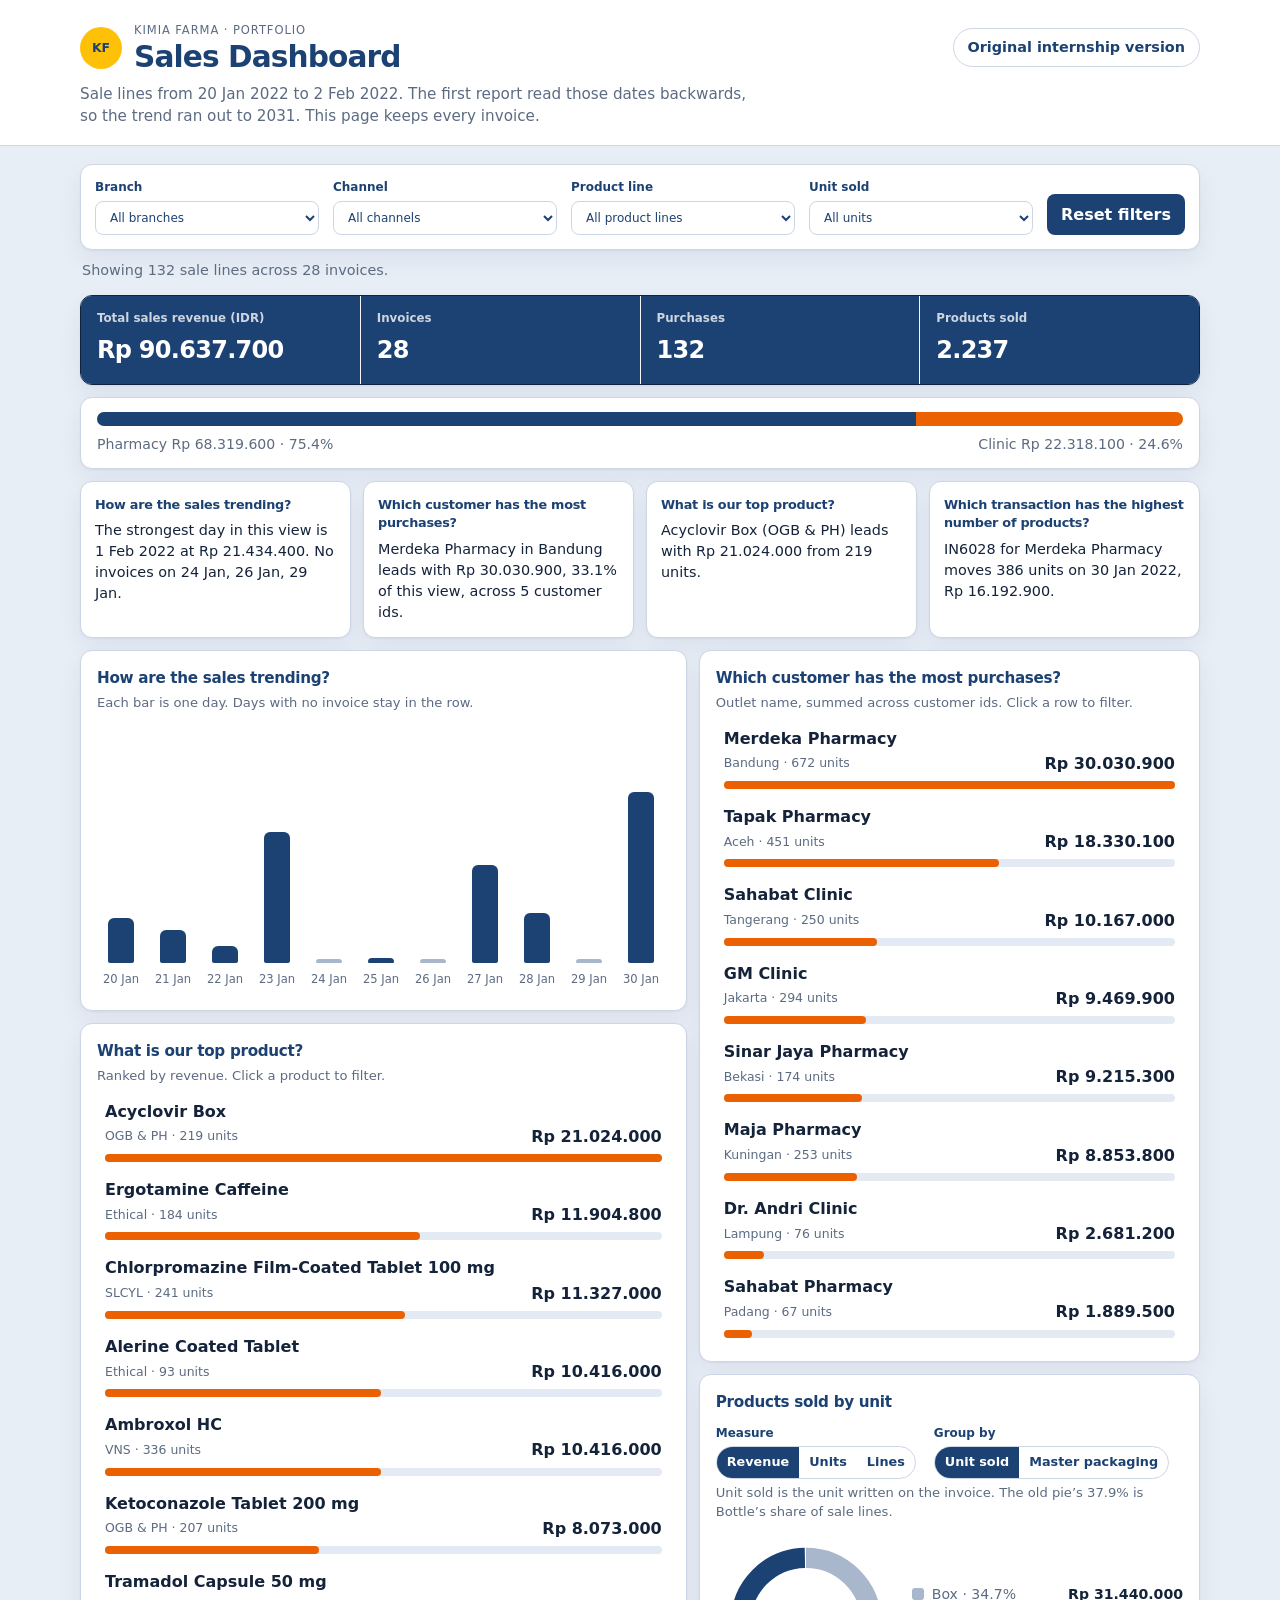
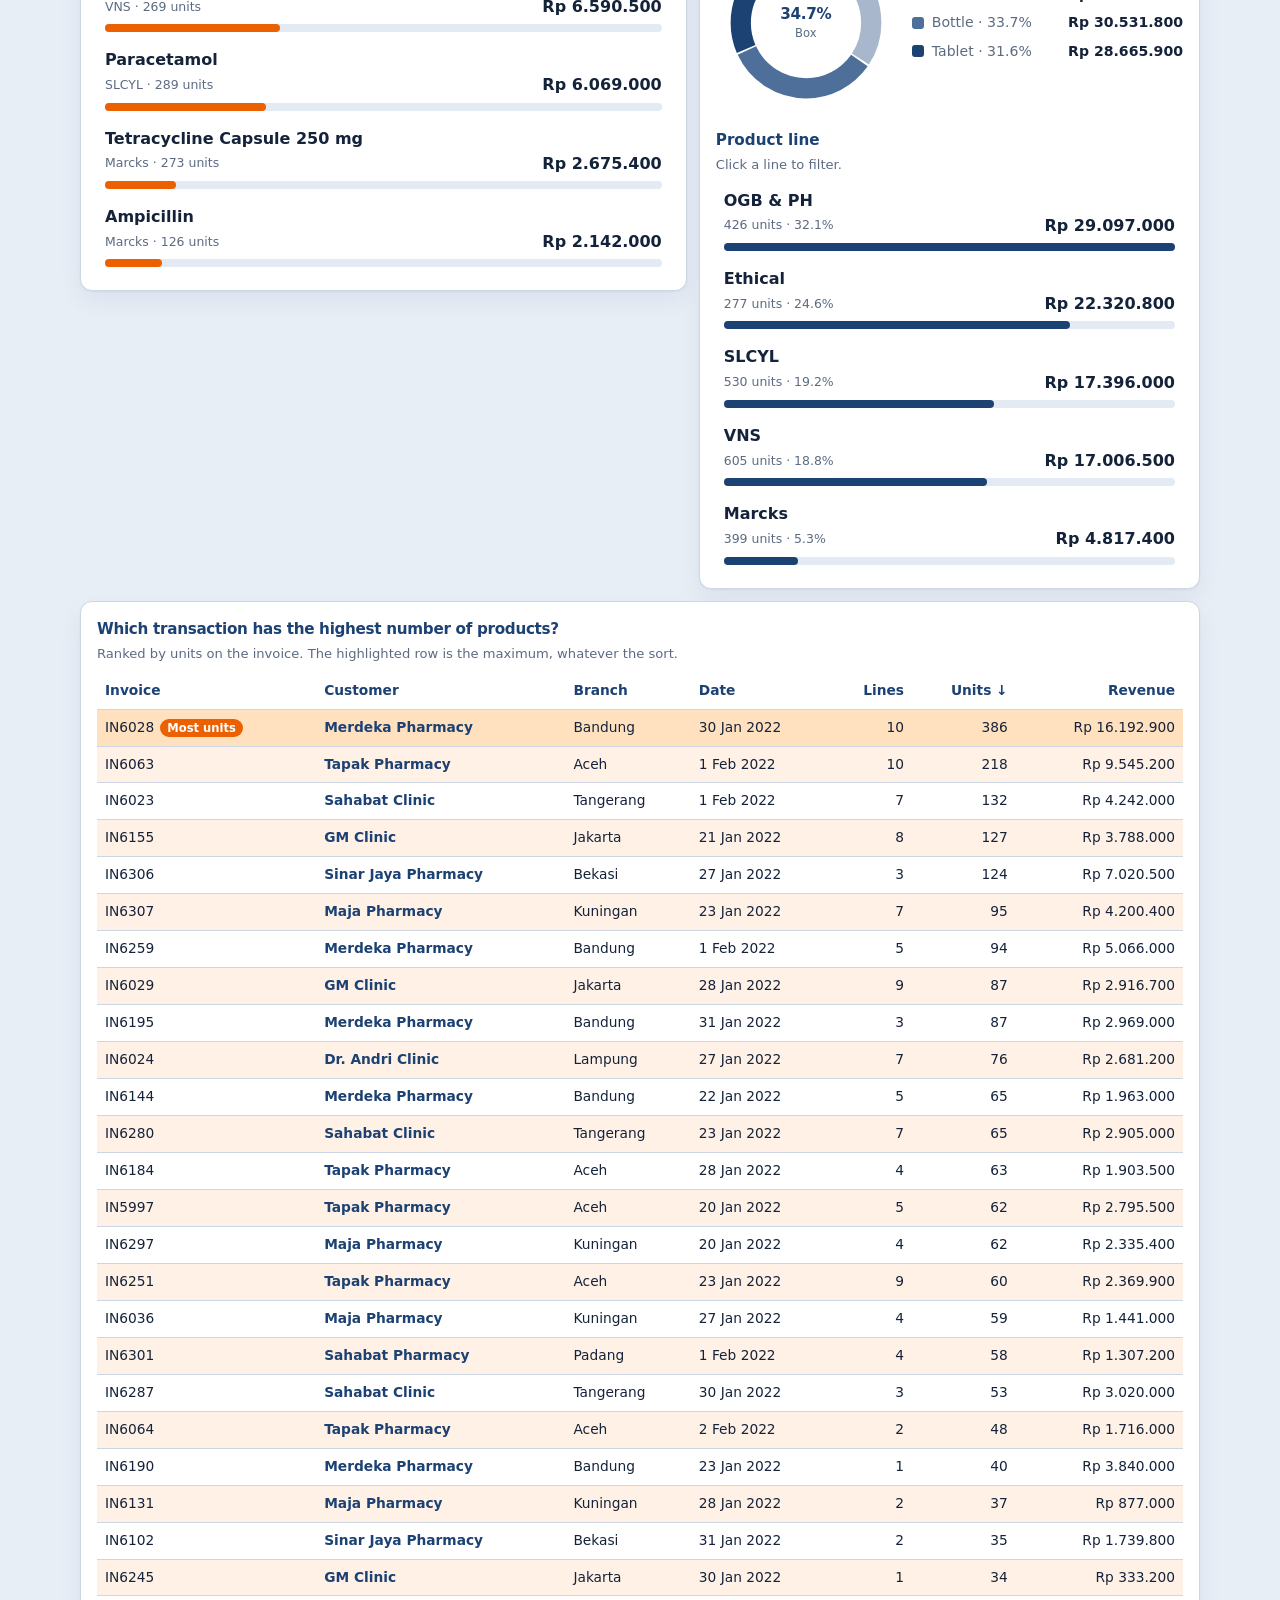
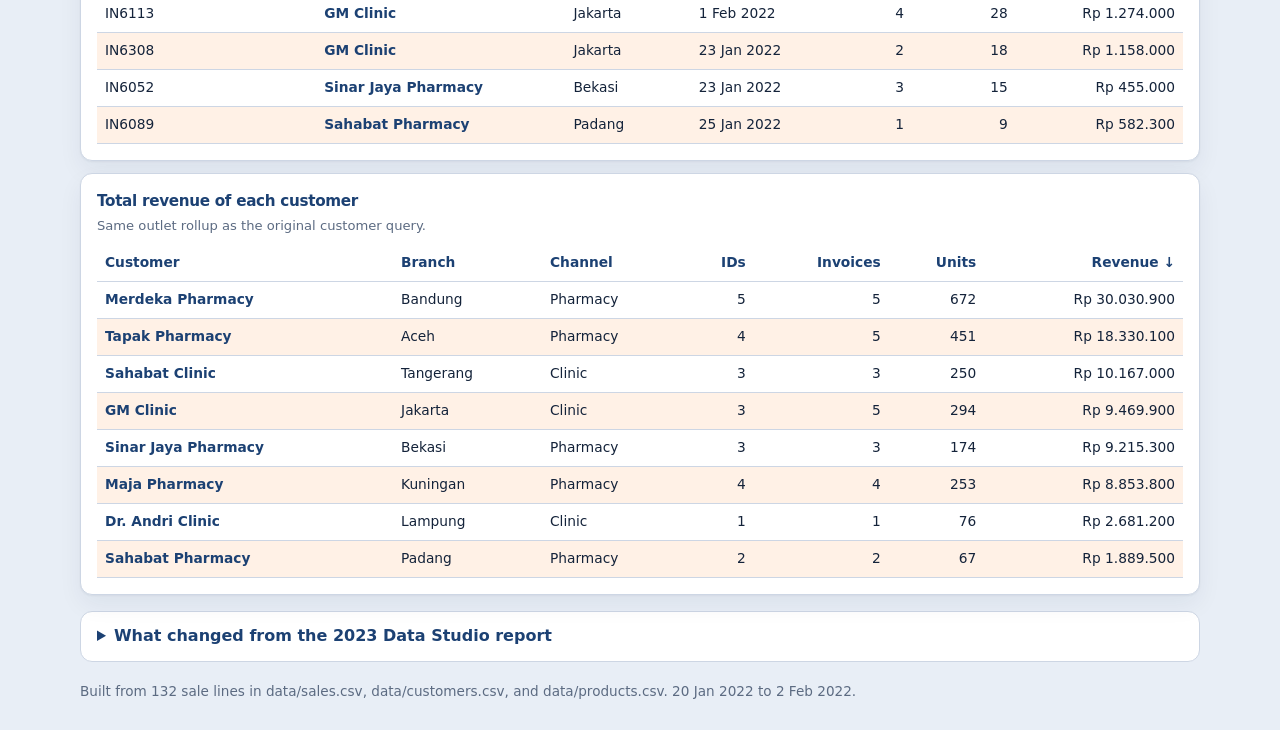
==== commit 636a69ef: "Fix dashboard layout gap and refresh README links Stack the chart columns to remove the empty space " ====
--- a/dashboard/index.html
+++ b/dashboard/index.html
@@ -18,10 +18,10 @@
           <h1>Sales Dashboard</h1>
         </div>
       </div>
-      <a class="ghost" href="../DATA_STUDIO.md">Publish free in Data Studio</a>
+      <a class="ghost" href="previous.html">Original internship version</a>
     </div>
     <div class="wrap lede-wrap">
-      <p class="lede">Sale lines from 20 Jan 2022 to 2 Feb 2022. The 2023 report read those dates backwards, so the trend ran out to 2031. This page keeps every invoice.</p>
+      <p class="lede">Sale lines from 20 Jan 2022 to 2 Feb 2022. The first report read those dates backwards, so the trend ran out to 2031. This page keeps every invoice.</p>
     </div>
   </header>
 
@@ -79,61 +79,62 @@
       </article>
     </section>
 
-    <div class="layout">
-      <section class="card">
-        <h2>How are the sales trending?</h2>
-        <p class="hint">Each bar is one day. Days with no invoice stay in the row.</p>
-        <div class="trend-scroll">
-          <div class="trend" id="trend"></div>
-        </div>
-      </section>
-      <section class="card">
-        <h2>Which customer has the most purchases?</h2>
-        <p class="hint">Outlet name, summed across customer ids. Click a row to filter.</p>
-        <div id="customers"></div>
-      </section>
-    </div>
-
-    <div class="layout">
-      <section class="card">
-        <h2>What is our top product?</h2>
-        <p class="hint">Ranked by revenue. Click a product to filter.</p>
-        <div id="products"></div>
-      </section>
-      <section class="card">
-        <h2>Products sold by unit</h2>
-        <div class="toggles">
-          <div class="toggle">
-            <span>Measure</span>
-            <div class="seg" role="group" aria-label="Mix measure">
-              <button type="button" data-measure="revenue" aria-pressed="true">Revenue</button>
-              <button type="button" data-measure="units">Units</button>
-              <button type="button" data-measure="lines">Lines</button>
+    <div class="layout-cols">
+      <div class="col">
+        <section class="card">
+          <h2>How are the sales trending?</h2>
+          <p class="hint">Each bar is one day. Days with no invoice stay in the row.</p>
+          <div class="trend-scroll">
+            <div class="trend" id="trend"></div>
+          </div>
+        </section>
+        <section class="card">
+          <h2>What is our top product?</h2>
+          <p class="hint">Ranked by revenue. Click a product to filter.</p>
+          <div id="products"></div>
+        </section>
+      </div>
+      <div class="col">
+        <section class="card">
+          <h2>Which customer has the most purchases?</h2>
+          <p class="hint">Outlet name, summed across customer ids. Click a row to filter.</p>
+          <div id="customers"></div>
+        </section>
+        <section class="card">
+          <h2>Products sold by unit</h2>
+          <div class="toggles">
+            <div class="toggle">
+              <span>Measure</span>
+              <div class="seg" role="group" aria-label="Mix measure">
+                <button type="button" data-measure="revenue" aria-pressed="true">Revenue</button>
+                <button type="button" data-measure="units">Units</button>
+                <button type="button" data-measure="lines">Lines</button>
+              </div>
+            </div>
+            <div class="toggle">
+              <span>Group by</span>
+              <div class="seg" role="group" aria-label="Packaging source">
+                <button type="button" data-pack="unit" aria-pressed="true">Unit sold</button>
+                <button type="button" data-pack="master">Master packaging</button>
+              </div>
             </div>
           </div>
-          <div class="toggle">
-            <span>Group by</span>
-            <div class="seg" role="group" aria-label="Packaging source">
-              <button type="button" data-pack="unit" aria-pressed="true">Unit sold</button>
-              <button type="button" data-pack="master">Master packaging</button>
+          <p class="hint" id="pack-hint"></p>
+          <div class="mix">
+            <div class="donut-wrap">
+              <svg id="donut" viewBox="0 0 160 160" role="img" aria-label="Packaging mix"></svg>
+              <div class="donut-center">
+                <strong id="donut-value">–</strong>
+                <span id="donut-caption">Revenue</span>
+              </div>
             </div>
+            <ul class="legend" id="legend"></ul>
           </div>
-        </div>
-        <p class="hint" id="pack-hint"></p>
-        <div class="mix">
-          <div class="donut-wrap">
-            <svg id="donut" viewBox="0 0 160 160" role="img" aria-label="Packaging mix"></svg>
-            <div class="donut-center">
-              <strong id="donut-value">–</strong>
-              <span id="donut-caption">Revenue</span>
-            </div>
-          </div>
-          <ul class="legend" id="legend"></ul>
-        </div>
-        <h3>Product line</h3>
-        <p class="hint">Click a line to filter.</p>
-        <div id="lines"></div>
-      </section>
+          <h3>Product line</h3>
+          <p class="hint">Click a line to filter.</p>
+          <div id="lines"></div>
+        </section>
+      </div>
     </div>
 
     <div class="layout layout-stack">
@@ -156,7 +157,7 @@
         <li>The invoice query used <code>HAVING COUNT(*) &gt; 1</code>. That dropped IN6089, IN6190, and IN6245: 83 units and Rp 4.755.500. The old “products sold” figure of 2.154 is the total with those three removed. This page keeps them: 2.237 units, Rp 90.637.700, 28 invoices.</li>
         <li>Tramadol Capsule 50 mg and Tetracycline Capsule 250 mg are Capsule on the product master and Tablet on the sales lines. “Unit sold” follows the sales file. “Master packaging” groups those two with Capsule.</li>
         <li>25 customer ids on these invoices belong to 8 outlet names. Totals follow the outlet name. Merdeka Pharmacy in Bandung is still first, at Rp 30.030.900.</li>
-        <li>Labels, store types, packaging, file names, and product packaging words are English for an international portfolio. Outlet proper names stay as Merdeka, Tapak, Sahabat, and so on.</li>
+        <li>Dataset from a Rakamin virtual internship in collaboration with Kimia Farma.</li>
       </ul>
     </details>
   </main>
--- a/dashboard/styles.css
+++ b/dashboard/styles.css
@@ -268,6 +268,21 @@
   align-items: start;
 }
 
+.layout-cols {
+  display: grid;
+  grid-template-columns: 1.15fr 0.95fr;
+  gap: 12px;
+  margin-top: 12px;
+  align-items: start;
+}
+
+.layout-cols .col {
+  display: flex;
+  flex-direction: column;
+  gap: 12px;
+  min-width: 0;
+}
+
 .layout-stack { grid-template-columns: 1fr; }
 .card { padding: 16px; min-width: 0; }
 .card h3 { font-size: 0.95rem; margin-top: 16px; color: var(--brand); }
@@ -541,7 +556,7 @@
 
 @media (max-width: 980px) {
   .kpis, .answers { grid-template-columns: 1fr 1fr; }
-  .layout { grid-template-columns: 1fr; }
+  .layout, .layout-cols { grid-template-columns: 1fr; }
   .top-row { flex-direction: column; align-items: flex-start; }
 }
 
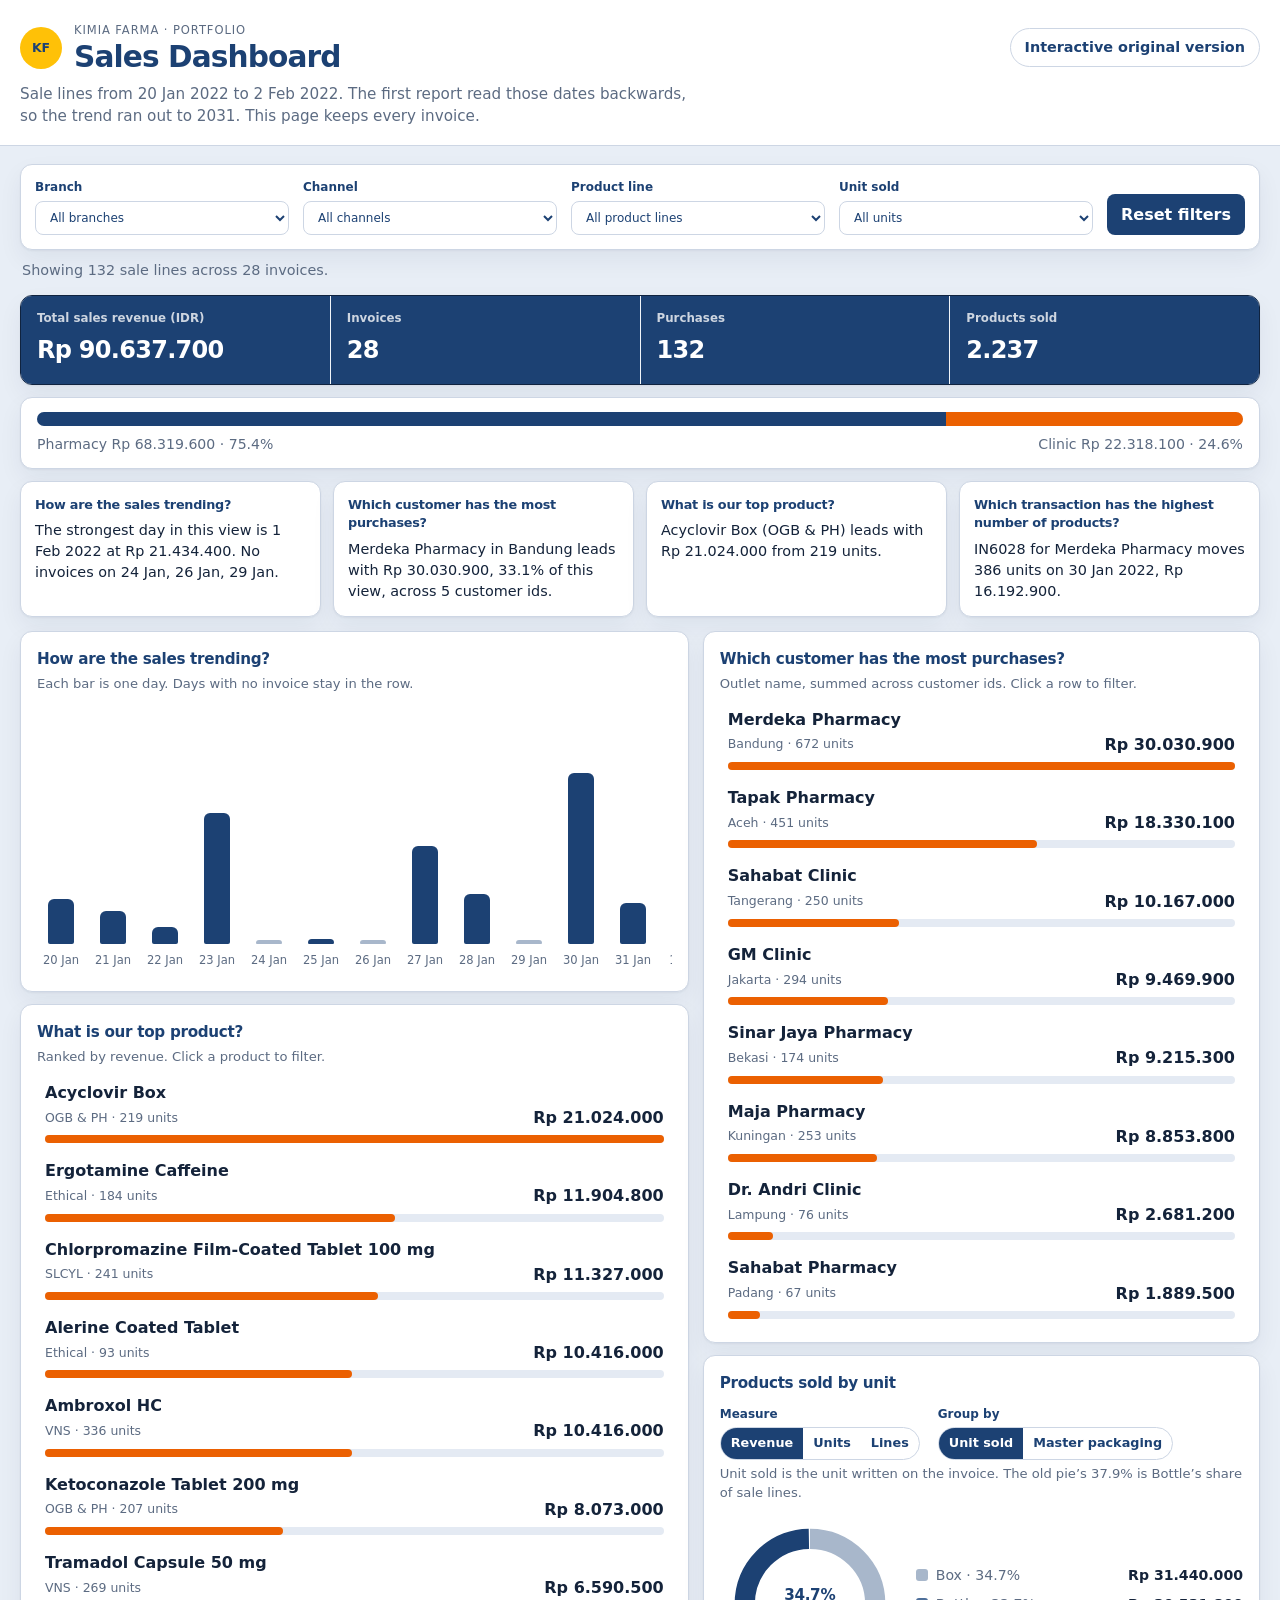
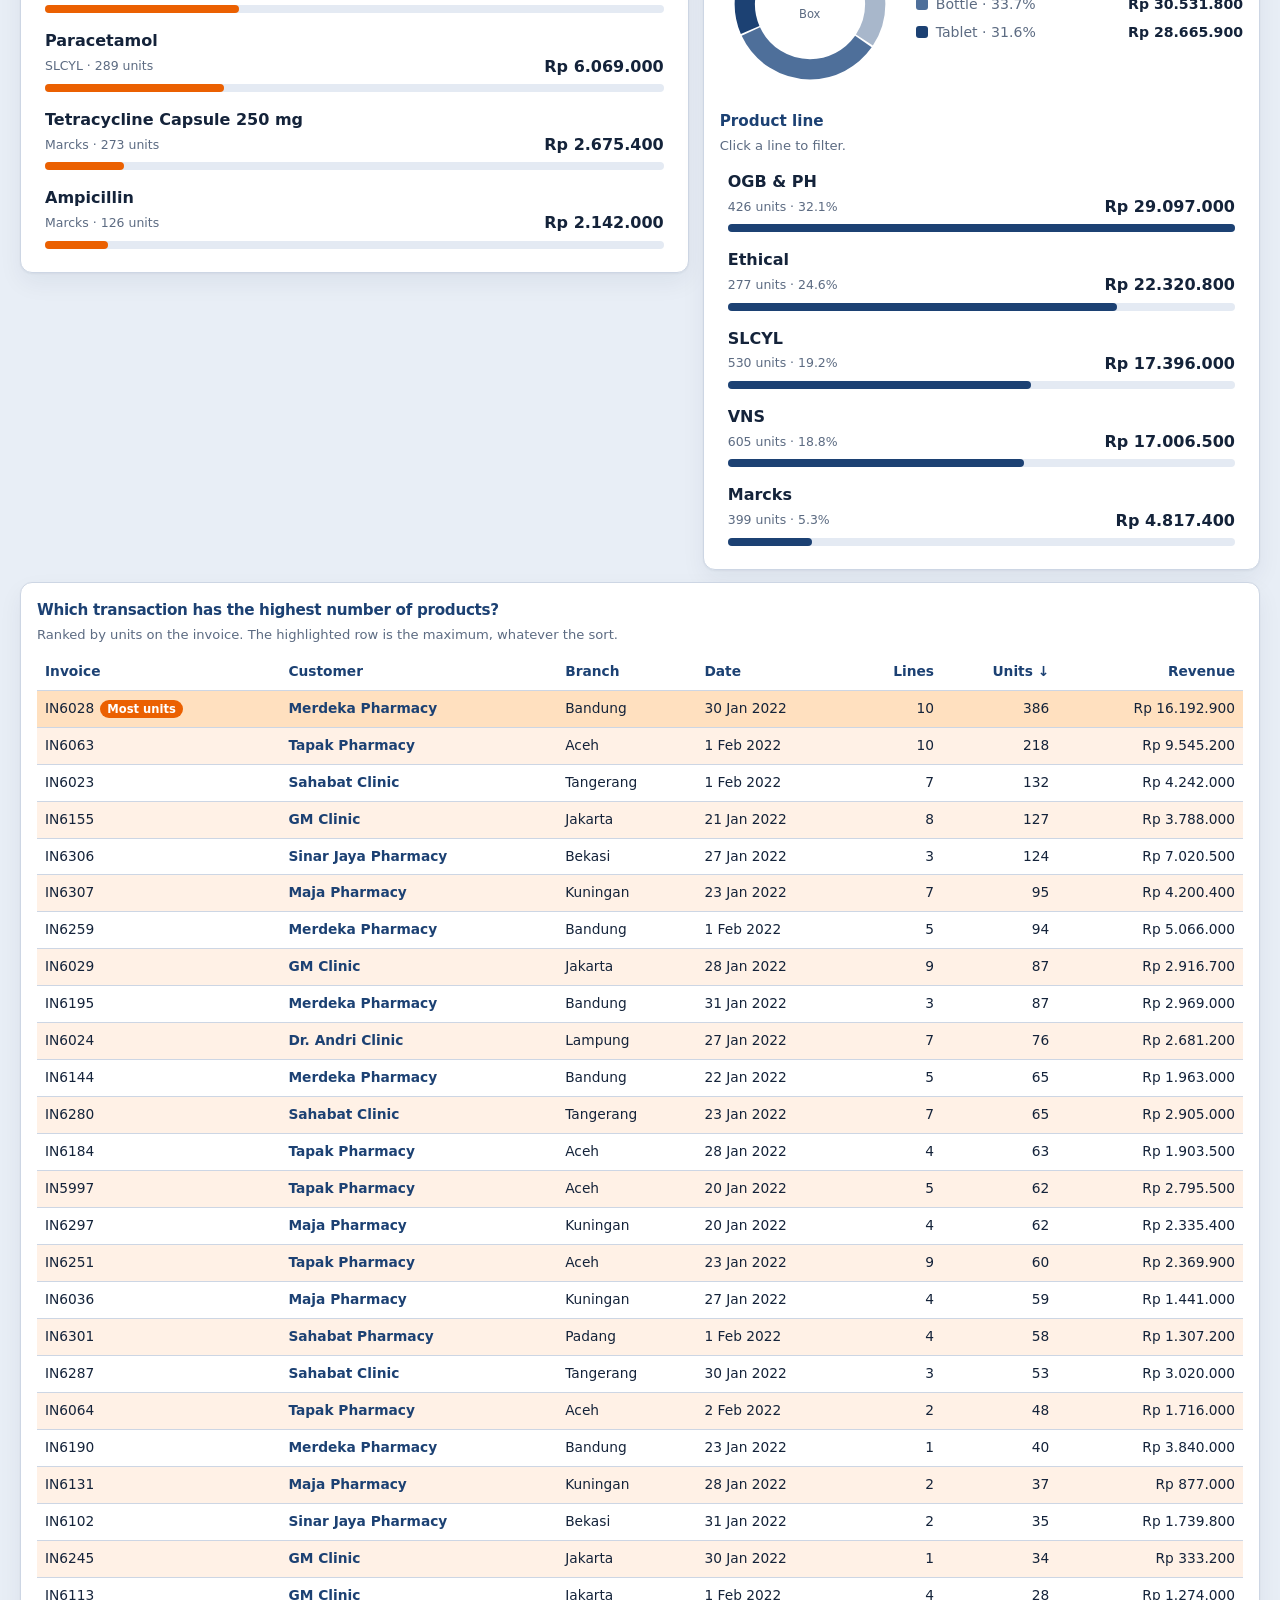
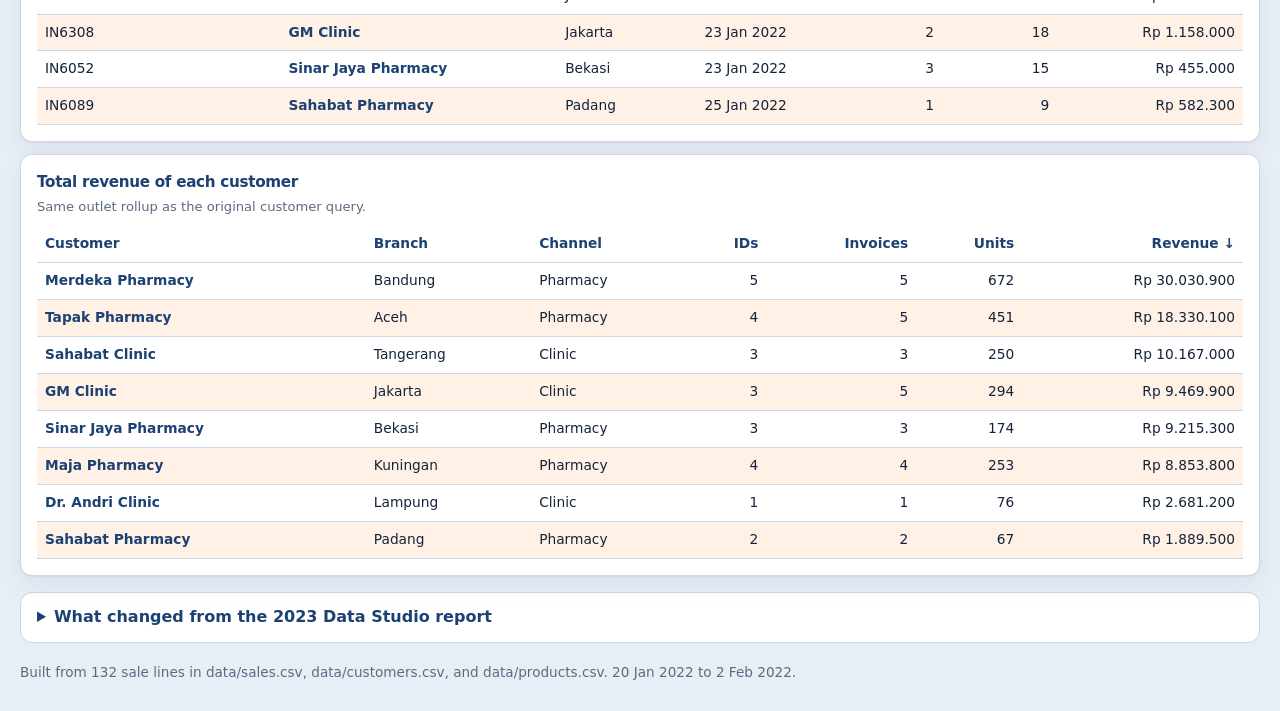
==== commit 882ec2b1: "Widen desktop layout and ship interactive original dashboard Expand the rebuilt page to full desktop" ====
--- a/dashboard/index.html
+++ b/dashboard/index.html
@@ -18,7 +18,7 @@
           <h1>Sales Dashboard</h1>
         </div>
       </div>
-      <a class="ghost" href="previous.html">Original internship version</a>
+      <a class="ghost" href="previous.html">Interactive original version</a>
     </div>
     <div class="wrap lede-wrap">
       <p class="lede">Sale lines from 20 Jan 2022 to 2 Feb 2022. The first report read those dates backwards, so the trend ran out to 2031. This page keeps every invoice.</p>
--- a/dashboard/styles.css
+++ b/dashboard/styles.css
@@ -30,7 +30,8 @@
 button, select { font: inherit; color: inherit; }
 
 .wrap {
-  width: min(1120px, calc(100% - 32px));
+  width: calc(100% - 40px);
+  max-width: 1920px;
   margin: 0 auto;
 }
 
@@ -270,9 +271,9 @@
 
 .layout-cols {
   display: grid;
-  grid-template-columns: 1.15fr 0.95fr;
-  gap: 12px;
-  margin-top: 12px;
+  grid-template-columns: 1.2fr 1fr;
+  gap: 14px;
+  margin-top: 14px;
   align-items: start;
 }
 
@@ -554,9 +555,13 @@
   outline-offset: 2px;
 }
 
-@media (max-width: 980px) {
+@media (max-width: 1100px) {
+  .wrap { width: calc(100% - 24px); }
   .kpis, .answers { grid-template-columns: 1fr 1fr; }
   .layout, .layout-cols { grid-template-columns: 1fr; }
+}
+
+@media (max-width: 980px) {
   .top-row { flex-direction: column; align-items: flex-start; }
 }
 
@@ -566,7 +571,7 @@
   .reset { width: 100%; }
   .mix { grid-template-columns: 1fr; justify-items: center; }
   .channel-legend { flex-direction: column; }
-  .wrap { width: min(1120px, calc(100% - 20px)); }
+  .wrap { width: calc(100% - 20px); }
 }
 
 @media (prefers-reduced-motion: reduce) {
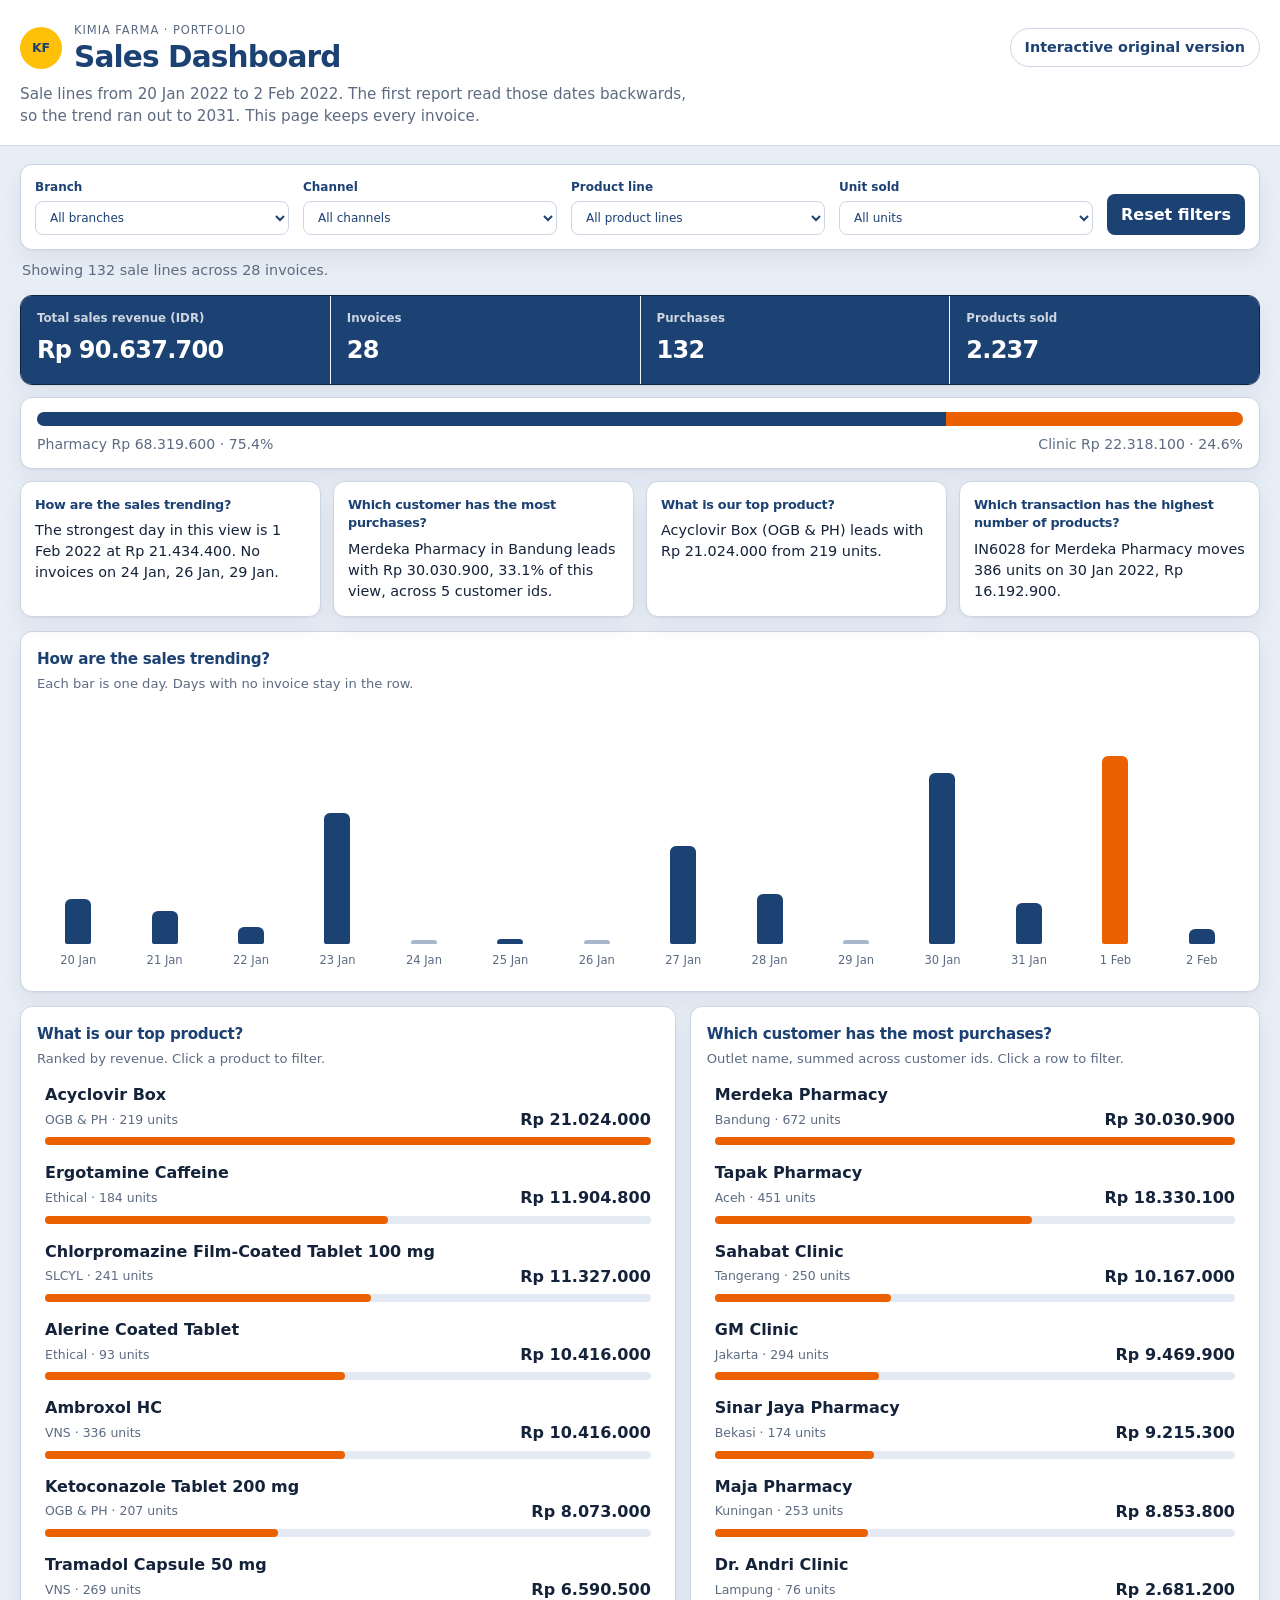
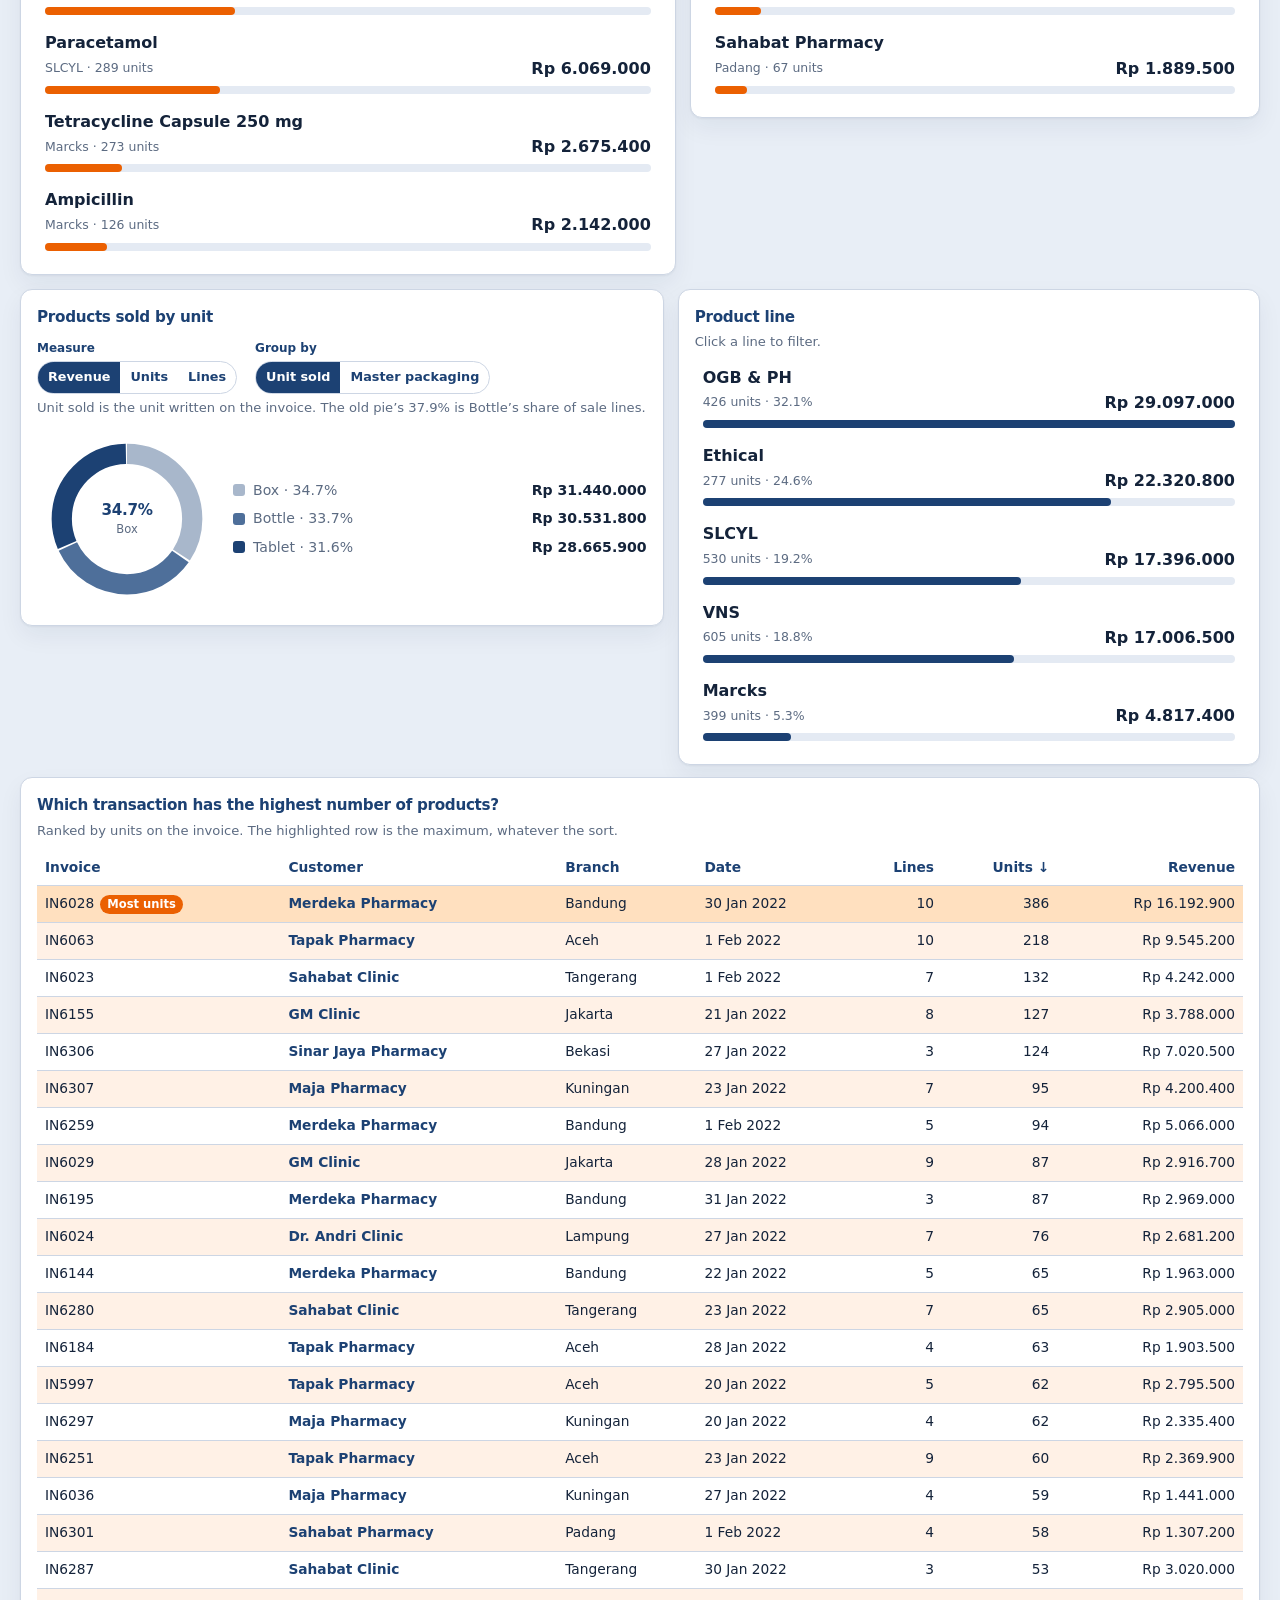
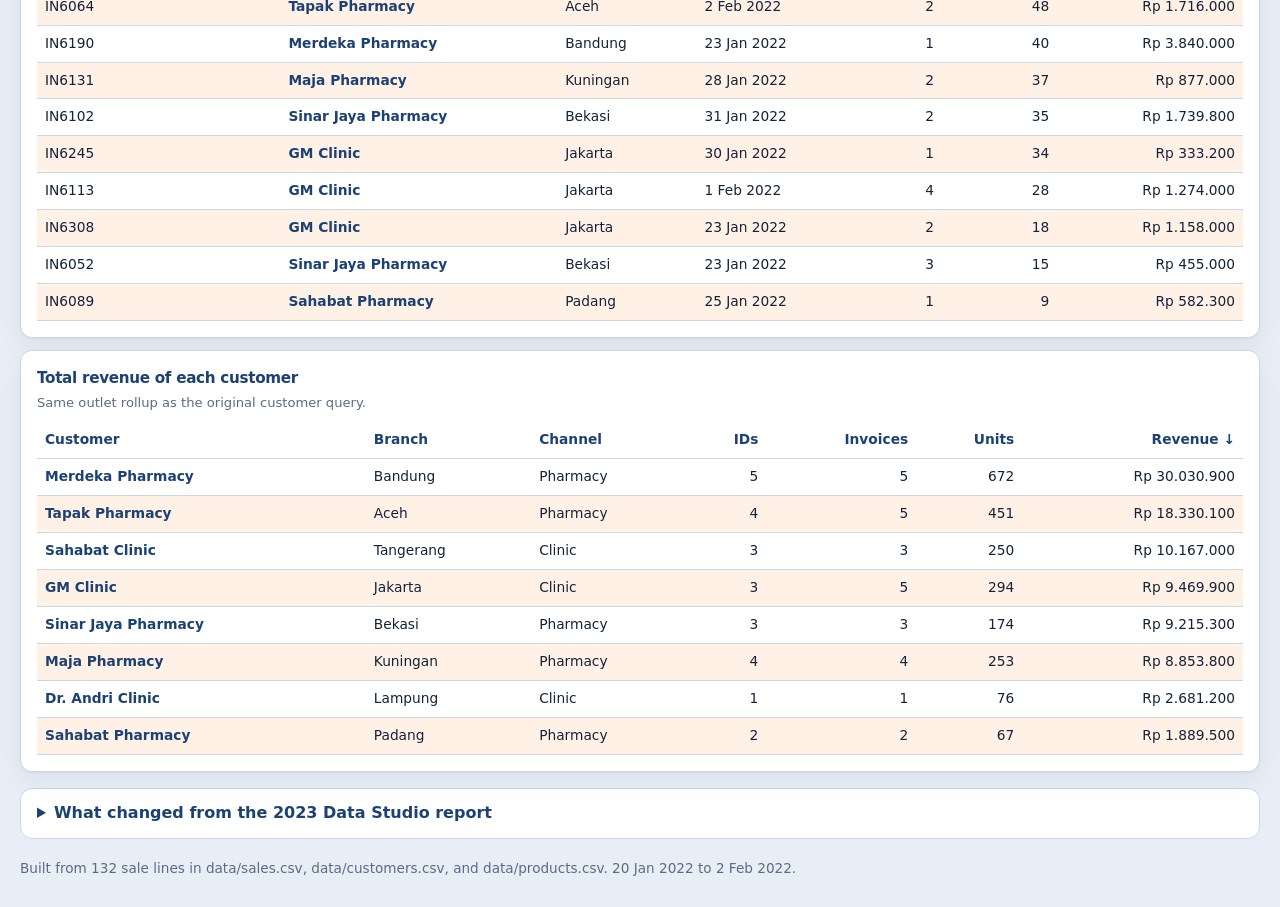
==== commit e1288f2a: "Remove empty gap under the top product card Put trend full width, then product and customer lists si" ====
--- a/dashboard/index.html
+++ b/dashboard/index.html
@@ -79,62 +79,64 @@
       </article>
     </section>
 
+    <section class="card card-trend">
+      <h2>How are the sales trending?</h2>
+      <p class="hint">Each bar is one day. Days with no invoice stay in the row.</p>
+      <div class="trend-scroll">
+        <div class="trend" id="trend"></div>
+      </div>
+    </section>
+
     <div class="layout-cols">
-      <div class="col">
-        <section class="card">
-          <h2>How are the sales trending?</h2>
-          <p class="hint">Each bar is one day. Days with no invoice stay in the row.</p>
-          <div class="trend-scroll">
-            <div class="trend" id="trend"></div>
-          </div>
-        </section>
-        <section class="card">
-          <h2>What is our top product?</h2>
-          <p class="hint">Ranked by revenue. Click a product to filter.</p>
-          <div id="products"></div>
-        </section>
-      </div>
-      <div class="col">
-        <section class="card">
-          <h2>Which customer has the most purchases?</h2>
-          <p class="hint">Outlet name, summed across customer ids. Click a row to filter.</p>
-          <div id="customers"></div>
-        </section>
-        <section class="card">
-          <h2>Products sold by unit</h2>
-          <div class="toggles">
-            <div class="toggle">
-              <span>Measure</span>
-              <div class="seg" role="group" aria-label="Mix measure">
-                <button type="button" data-measure="revenue" aria-pressed="true">Revenue</button>
-                <button type="button" data-measure="units">Units</button>
-                <button type="button" data-measure="lines">Lines</button>
-              </div>
-            </div>
-            <div class="toggle">
-              <span>Group by</span>
-              <div class="seg" role="group" aria-label="Packaging source">
-                <button type="button" data-pack="unit" aria-pressed="true">Unit sold</button>
-                <button type="button" data-pack="master">Master packaging</button>
-              </div>
+      <section class="card">
+        <h2>What is our top product?</h2>
+        <p class="hint">Ranked by revenue. Click a product to filter.</p>
+        <div id="products"></div>
+      </section>
+      <section class="card">
+        <h2>Which customer has the most purchases?</h2>
+        <p class="hint">Outlet name, summed across customer ids. Click a row to filter.</p>
+        <div id="customers"></div>
+      </section>
+    </div>
+
+    <div class="layout-cols layout-mix">
+      <section class="card">
+        <h2>Products sold by unit</h2>
+        <div class="toggles">
+          <div class="toggle">
+            <span>Measure</span>
+            <div class="seg" role="group" aria-label="Mix measure">
+              <button type="button" data-measure="revenue" aria-pressed="true">Revenue</button>
+              <button type="button" data-measure="units">Units</button>
+              <button type="button" data-measure="lines">Lines</button>
             </div>
           </div>
-          <p class="hint" id="pack-hint"></p>
-          <div class="mix">
-            <div class="donut-wrap">
-              <svg id="donut" viewBox="0 0 160 160" role="img" aria-label="Packaging mix"></svg>
-              <div class="donut-center">
-                <strong id="donut-value">–</strong>
-                <span id="donut-caption">Revenue</span>
-              </div>
+          <div class="toggle">
+            <span>Group by</span>
+            <div class="seg" role="group" aria-label="Packaging source">
+              <button type="button" data-pack="unit" aria-pressed="true">Unit sold</button>
+              <button type="button" data-pack="master">Master packaging</button>
             </div>
-            <ul class="legend" id="legend"></ul>
           </div>
-          <h3>Product line</h3>
-          <p class="hint">Click a line to filter.</p>
-          <div id="lines"></div>
-        </section>
-      </div>
+        </div>
+        <p class="hint" id="pack-hint"></p>
+        <div class="mix">
+          <div class="donut-wrap">
+            <svg id="donut" viewBox="0 0 160 160" role="img" aria-label="Packaging mix"></svg>
+            <div class="donut-center">
+              <strong id="donut-value">–</strong>
+              <span id="donut-caption">Revenue</span>
+            </div>
+          </div>
+          <ul class="legend" id="legend"></ul>
+        </div>
+      </section>
+      <section class="card">
+        <h2>Product line</h2>
+        <p class="hint">Click a line to filter.</p>
+        <div id="lines"></div>
+      </section>
     </div>
 
     <div class="layout layout-stack">
--- a/dashboard/styles.css
+++ b/dashboard/styles.css
@@ -269,19 +269,20 @@
   align-items: start;
 }
 
+.card-trend {
+  margin-top: 14px;
+}
+
 .layout-cols {
   display: grid;
-  grid-template-columns: 1.2fr 1fr;
+  grid-template-columns: 1.15fr 1fr;
   gap: 14px;
   margin-top: 14px;
   align-items: start;
 }
 
-.layout-cols .col {
-  display: flex;
-  flex-direction: column;
-  gap: 12px;
-  min-width: 0;
+.layout-mix {
+  grid-template-columns: 1.05fr 0.95fr;
 }
 
 .layout-stack { grid-template-columns: 1fr; }
@@ -558,7 +559,7 @@
 @media (max-width: 1100px) {
   .wrap { width: calc(100% - 24px); }
   .kpis, .answers { grid-template-columns: 1fr 1fr; }
-  .layout, .layout-cols { grid-template-columns: 1fr; }
+  .layout, .layout-cols, .layout-mix { grid-template-columns: 1fr; }
 }
 
 @media (max-width: 980px) {
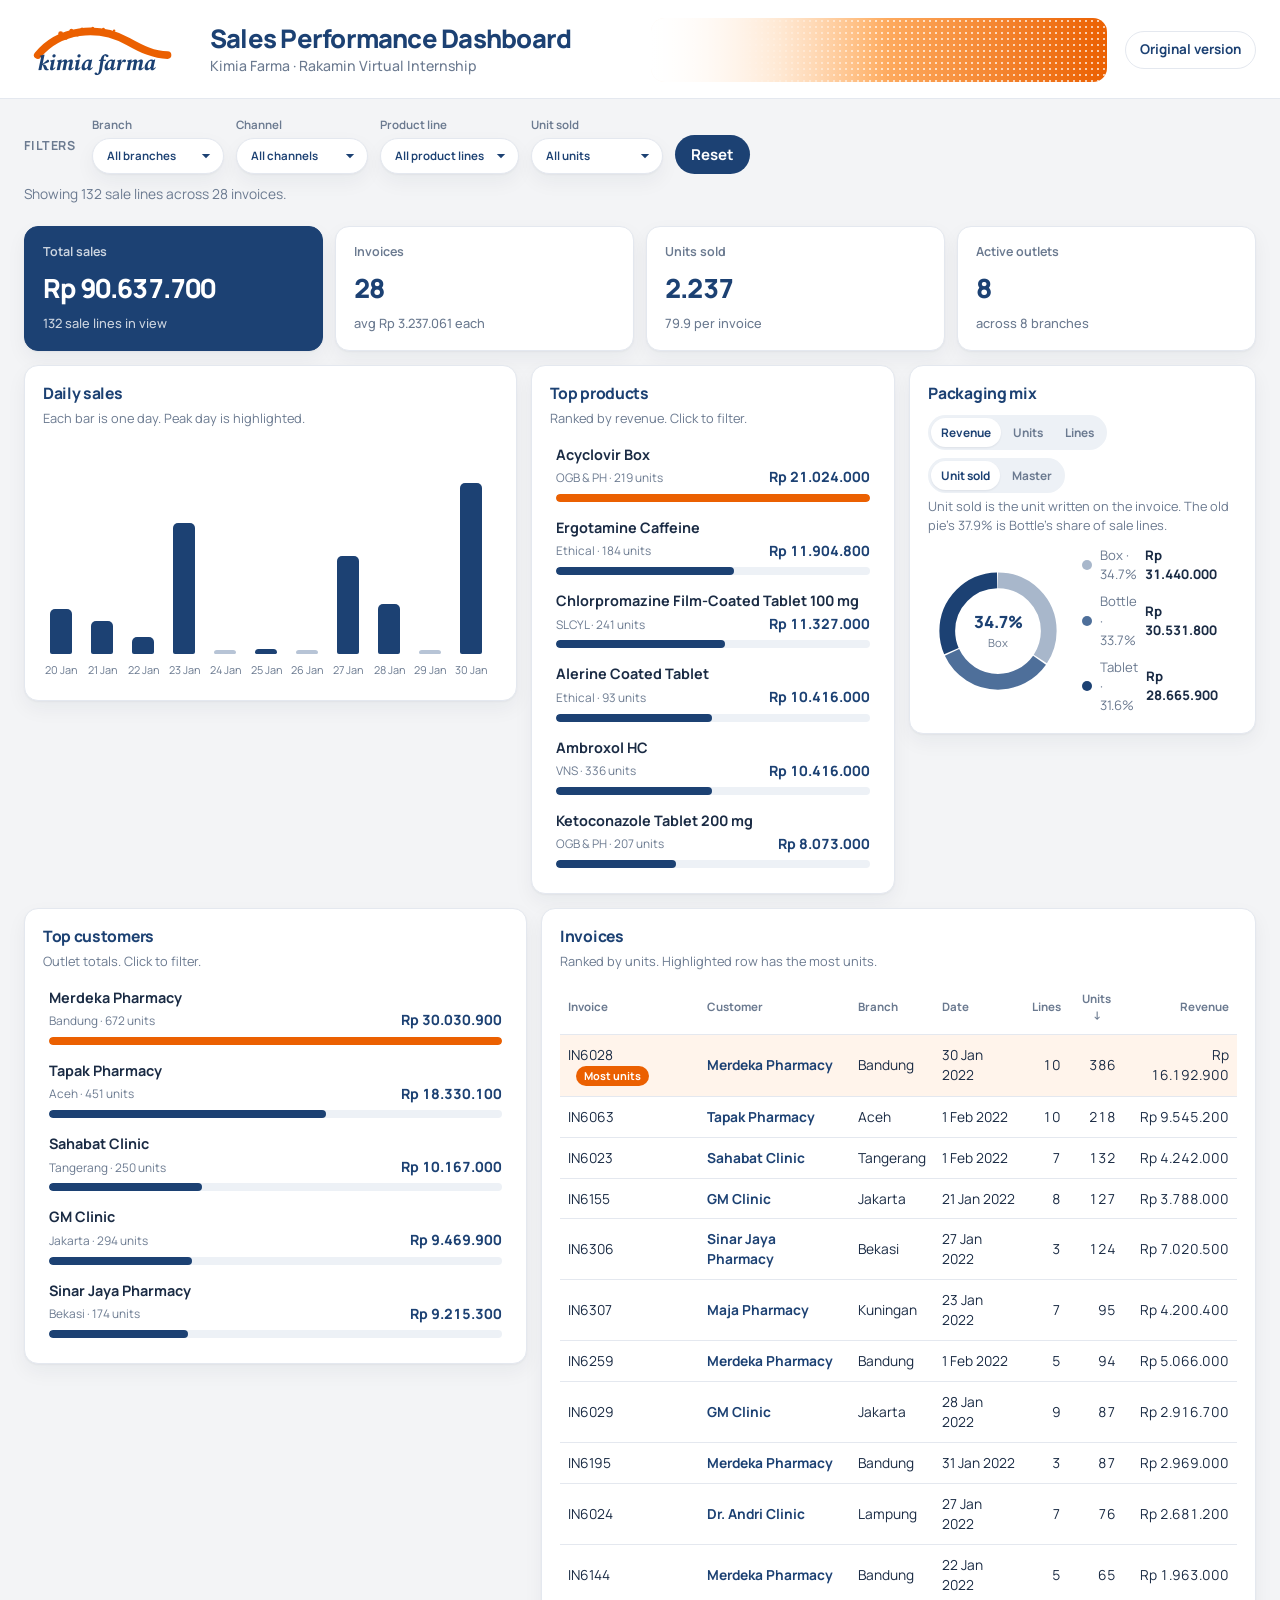
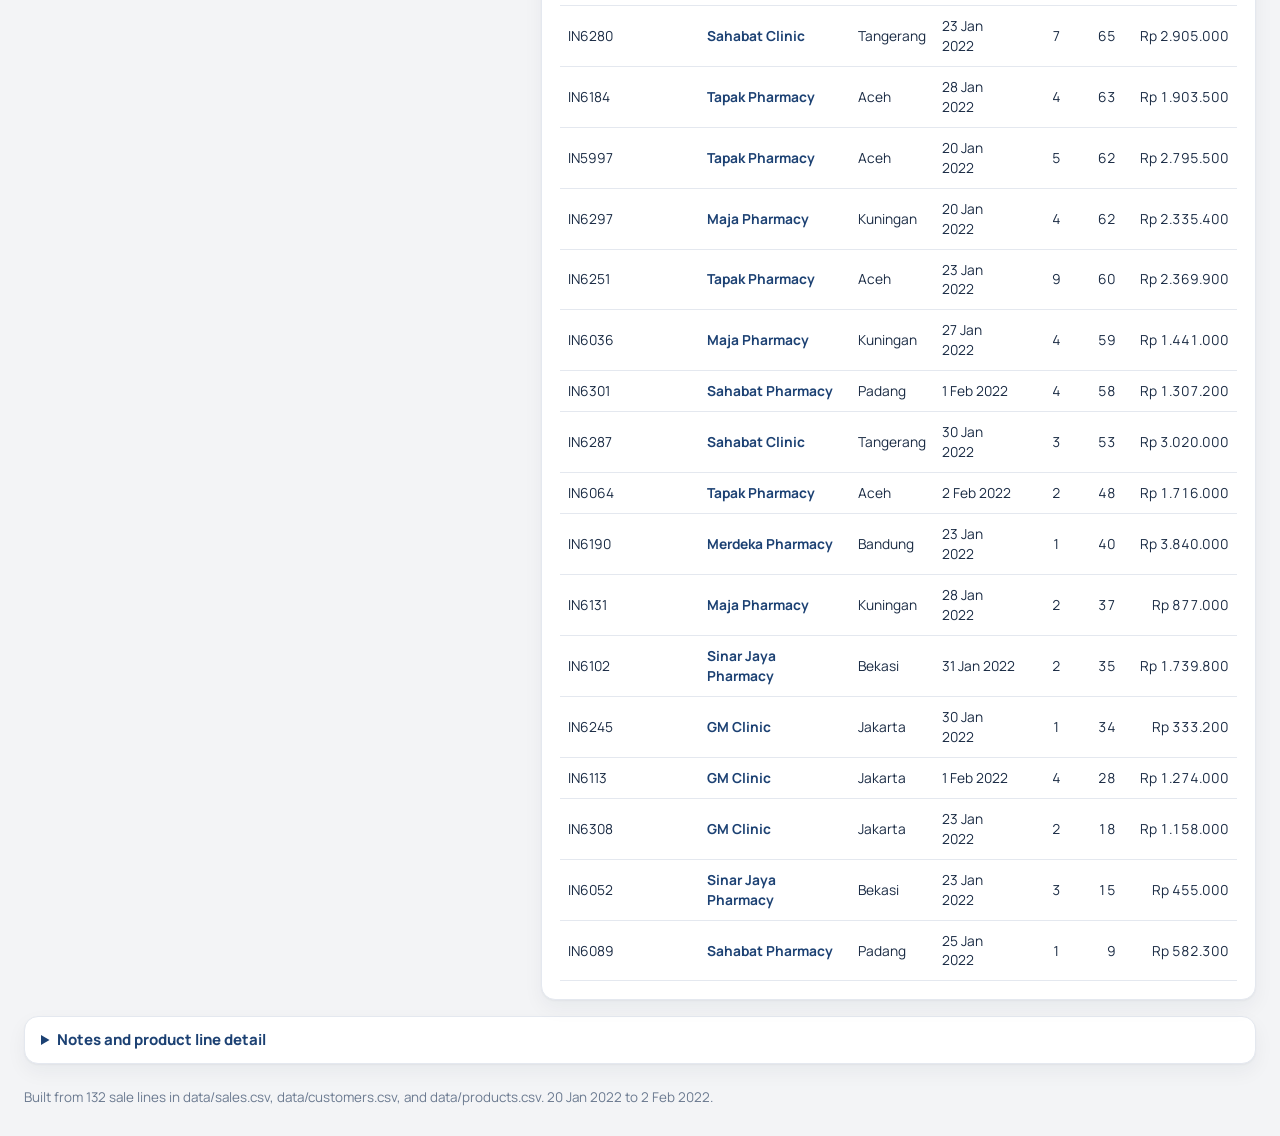
==== commit 025e0cfa: "Restyle rebuilt dashboard to match chosen clean mockup Add Kimia Farma wordmark and orange halftone " ====
--- a/dashboard/index.html
+++ b/dashboard/index.html
@@ -3,121 +3,101 @@
 <head>
   <meta charset="utf-8">
   <meta name="viewport" content="width=device-width, initial-scale=1">
-  <title>Kimia Farma Sales Dashboard</title>
-  <link rel="icon" href="data:image/svg+xml,%3Csvg xmlns='http://www.w3.org/2000/svg' viewBox='0 0 32 32'%3E%3Ccircle cx='16' cy='16' r='15' fill='%23ffc107'/%3E%3Ctext x='16' y='21' text-anchor='middle' font-size='11' font-family='Arial' font-weight='700' fill='%231c4173'%3EKF%3C/text%3E%3C/svg%3E">
+  <title>Kimia Farma Sales Performance Dashboard</title>
+  <link rel="icon" href="data:image/svg+xml,%3Csvg xmlns='http://www.w3.org/2000/svg' viewBox='0 0 32 32'%3E%3Ccircle cx='16' cy='16' r='15' fill='%23eb6001'/%3E%3Ctext x='16' y='21' text-anchor='middle' font-size='11' font-family='Arial' font-weight='700' fill='%231c4173'%3EKF%3C/text%3E%3C/svg%3E">
+  <link rel="preconnect" href="https://fonts.googleapis.com">
+  <link rel="preconnect" href="https://fonts.gstatic.com" crossorigin>
+  <link href="https://fonts.googleapis.com/css2?family=Manrope:wght@500;600;700;800&family=Source+Serif+4:ital,opsz,wght@1,8..60,600;1,8..60,700&display=swap" rel="stylesheet">
   <link rel="stylesheet" href="styles.css">
   <script src="data.js"></script>
 </head>
 <body>
   <header class="top">
-    <div class="wrap top-row">
-      <div class="brand">
-        <div class="logo" aria-hidden="true">KF</div>
-        <div>
-          <p class="eyebrow">Kimia Farma · portfolio</p>
-          <h1>Sales Dashboard</h1>
+    <div class="wrap top-inner">
+      <div class="brand-block">
+        <div class="kf-mark" aria-label="kimia farma">
+          <svg viewBox="0 0 220 72" role="img" aria-hidden="true">
+            <path d="M18 42c28-34 78-40 118-18 18 10 34 18 52 18" fill="none" stroke="#eb6001" stroke-width="10" stroke-linecap="round"/>
+            <g fill="#eb6001">
+              <circle cx="48" cy="14" r="3.2"/><circle cx="62" cy="10" r="2.6"/><circle cx="76" cy="8" r="2.2"/>
+              <circle cx="90" cy="7" r="2"/><circle cx="104" cy="8" r="1.8"/><circle cx="118" cy="10" r="1.6"/>
+              <circle cx="55" cy="20" r="2"/><circle cx="70" cy="16" r="1.7"/><circle cx="85" cy="14" r="1.5"/>
+            </g>
+            <text x="18" y="62" font-family="'Source Serif 4', Georgia, serif" font-style="italic" font-size="28" font-weight="700" fill="#1c4173">kimia farma</text>
+          </svg>
+        </div>
+        <div class="title-block">
+          <h1>Sales Performance Dashboard</h1>
+          <p class="subtitle">Kimia Farma · Rakamin Virtual Internship</p>
         </div>
       </div>
-      <a class="ghost" href="previous.html">Interactive original version</a>
-    </div>
-    <div class="wrap lede-wrap">
-      <p class="lede">Sale lines from 20 Jan 2022 to 2 Feb 2022. The first report read those dates backwards, so the trend ran out to 2031. This page keeps every invoice.</p>
+      <div class="header-art" aria-hidden="true">
+        <div class="header-art-fade"></div>
+        <div class="header-art-dots"></div>
+      </div>
+      <a class="ghost" href="previous.html">Original version</a>
     </div>
   </header>
 
   <main class="wrap">
     <form class="filters" id="filters">
+      <span class="filters-label">Filters</span>
       <label>Branch <select id="branch"></select></label>
       <label>Channel <select id="channel"></select></label>
       <label>Product line <select id="line"></select></label>
       <label>Unit sold <select id="unit"></select></label>
-      <button type="button" class="reset" id="reset">Reset filters</button>
+      <button type="button" class="reset" id="reset">Reset</button>
     </form>
     <p class="status" id="status" aria-live="polite"></p>
     <div class="chips" id="chips"></div>
 
     <section class="kpis" aria-label="Totals">
-      <article class="kpi">
-        <h2>Total sales revenue (IDR)</h2>
+      <article class="kpi kpi-hero">
+        <h2>Total sales</h2>
         <p id="kpi-revenue">–</p>
+        <span class="kpi-sub" id="kpi-revenue-sub">20 Jan – 2 Feb 2022</span>
       </article>
       <article class="kpi">
         <h2>Invoices</h2>
         <p id="kpi-invoices">–</p>
+        <span class="kpi-sub" id="kpi-invoices-sub"></span>
       </article>
       <article class="kpi">
-        <h2>Purchases</h2>
-        <p id="kpi-lines">–</p>
+        <h2>Units sold</h2>
+        <p id="kpi-units">–</p>
+        <span class="kpi-sub" id="kpi-units-sub"></span>
       </article>
       <article class="kpi">
-        <h2>Products sold</h2>
-        <p id="kpi-units">–</p>
+        <h2>Active outlets</h2>
+        <p id="kpi-outlets">–</p>
+        <span class="kpi-sub" id="kpi-outlets-sub"></span>
       </article>
     </section>
 
-    <section class="channel-card" aria-label="Channel split">
-      <div class="channel-bar" id="channel-bar"></div>
-      <div class="channel-legend" id="channel-legend"></div>
-    </section>
-
-    <section class="answers" aria-label="Answers">
-      <article>
-        <h2>How are the sales trending?</h2>
-        <p id="answer-trend"></p>
-      </article>
-      <article>
-        <h2>Which customer has the most purchases?</h2>
-        <p id="answer-customer"></p>
-      </article>
-      <article>
-        <h2>What is our top product?</h2>
-        <p id="answer-product"></p>
-      </article>
-      <article>
-        <h2>Which transaction has the highest number of products?</h2>
-        <p id="answer-invoice"></p>
-      </article>
-    </section>
-
-    <section class="card card-trend">
-      <h2>How are the sales trending?</h2>
-      <p class="hint">Each bar is one day. Days with no invoice stay in the row.</p>
-      <div class="trend-scroll">
-        <div class="trend" id="trend"></div>
-      </div>
-    </section>
-
-    <div class="layout-cols">
+    <div class="layout-main">
+      <section class="card card-trend">
+        <h2>Daily sales</h2>
+        <p class="hint">Each bar is one day. Peak day is highlighted.</p>
+        <div class="trend-scroll">
+          <div class="trend" id="trend"></div>
+        </div>
+      </section>
       <section class="card">
-        <h2>What is our top product?</h2>
-        <p class="hint">Ranked by revenue. Click a product to filter.</p>
+        <h2>Top products</h2>
+        <p class="hint">Ranked by revenue. Click to filter.</p>
         <div id="products"></div>
       </section>
-      <section class="card">
-        <h2>Which customer has the most purchases?</h2>
-        <p class="hint">Outlet name, summed across customer ids. Click a row to filter.</p>
-        <div id="customers"></div>
-      </section>
-    </div>
-
-    <div class="layout-cols layout-mix">
-      <section class="card">
-        <h2>Products sold by unit</h2>
-        <div class="toggles">
-          <div class="toggle">
-            <span>Measure</span>
-            <div class="seg" role="group" aria-label="Mix measure">
-              <button type="button" data-measure="revenue" aria-pressed="true">Revenue</button>
-              <button type="button" data-measure="units">Units</button>
-              <button type="button" data-measure="lines">Lines</button>
-            </div>
+      <section class="card card-mix">
+        <h2>Packaging mix</h2>
+        <div class="toggles compact">
+          <div class="seg" role="group" aria-label="Mix measure">
+            <button type="button" data-measure="revenue" aria-pressed="true">Revenue</button>
+            <button type="button" data-measure="units">Units</button>
+            <button type="button" data-measure="lines">Lines</button>
           </div>
-          <div class="toggle">
-            <span>Group by</span>
-            <div class="seg" role="group" aria-label="Packaging source">
-              <button type="button" data-pack="unit" aria-pressed="true">Unit sold</button>
-              <button type="button" data-pack="master">Master packaging</button>
-            </div>
+          <div class="seg" role="group" aria-label="Packaging source">
+            <button type="button" data-pack="unit" aria-pressed="true">Unit sold</button>
+            <button type="button" data-pack="master">Master</button>
           </div>
         </div>
         <p class="hint" id="pack-hint"></p>
@@ -132,36 +112,50 @@
           <ul class="legend" id="legend"></ul>
         </div>
       </section>
-      <section class="card">
-        <h2>Product line</h2>
-        <p class="hint">Click a line to filter.</p>
-        <div id="lines"></div>
-      </section>
     </div>
 
-    <div class="layout layout-stack">
+    <div class="layout-bottom">
       <section class="card">
-        <h2>Which transaction has the highest number of products?</h2>
-        <p class="hint">Ranked by units on the invoice. The highlighted row is the maximum, whatever the sort.</p>
-        <div class="table-wrap" id="invoices"></div>
+        <h2>Top customers</h2>
+        <p class="hint">Outlet totals. Click to filter.</p>
+        <div id="customers"></div>
       </section>
       <section class="card">
-        <h2>Total revenue of each customer</h2>
-        <p class="hint">Same outlet rollup as the original customer query.</p>
-        <div class="table-wrap" id="customer-table"></div>
+        <h2>Invoices</h2>
+        <p class="hint">Ranked by units. Highlighted row has the most units.</p>
+        <div class="table-wrap" id="invoices"></div>
       </section>
     </div>
 
     <details class="notes">
-      <summary>What changed from the 2023 Data Studio report</summary>
-      <ul>
-        <li>Source dates are day/month/year. <code>30/01/22</code> is 30 January 2022. The old report read it as 22 January 2030, which is why every bar sat on the 22nd and the axis reached 2031.</li>
-        <li>The invoice query used <code>HAVING COUNT(*) &gt; 1</code>. That dropped IN6089, IN6190, and IN6245: 83 units and Rp 4.755.500. The old “products sold” figure of 2.154 is the total with those three removed. This page keeps them: 2.237 units, Rp 90.637.700, 28 invoices.</li>
-        <li>Tramadol Capsule 50 mg and Tetracycline Capsule 250 mg are Capsule on the product master and Tablet on the sales lines. “Unit sold” follows the sales file. “Master packaging” groups those two with Capsule.</li>
-        <li>25 customer ids on these invoices belong to 8 outlet names. Totals follow the outlet name. Merdeka Pharmacy in Bandung is still first, at Rp 30.030.900.</li>
-        <li>Dataset from a Rakamin virtual internship in collaboration with Kimia Farma.</li>
-      </ul>
+      <summary>Notes and product line detail</summary>
+      <div class="notes-grid">
+        <div>
+          <h3>Product line</h3>
+          <p class="hint">Click a line to filter.</p>
+          <div id="lines"></div>
+        </div>
+        <div>
+          <h3>Channel split</h3>
+          <div class="channel-card" aria-label="Channel split">
+            <div class="channel-bar" id="channel-bar"></div>
+            <div class="channel-legend" id="channel-legend"></div>
+          </div>
+          <ul class="note-list">
+            <li>Source dates are day/month/year. <code>30/01/22</code> is 30 January 2022.</li>
+            <li>All 28 invoices kept (old report dropped 3 with <code>HAVING COUNT(*) &gt; 1</code>).</li>
+            <li>Totals: Rp 90.637.700 · 2.237 units · 8 outlets.</li>
+          </ul>
+        </div>
+      </div>
     </details>
+
+    <div id="answers" class="sr-only" aria-hidden="true">
+      <p id="answer-trend"></p>
+      <p id="answer-customer"></p>
+      <p id="answer-product"></p>
+      <p id="answer-invoice"></p>
+    </div>
   </main>
 
   <footer class="wrap foot">
--- a/dashboard/styles.css
+++ b/dashboard/styles.css
@@ -1,18 +1,20 @@
 :root {
-  --bg: #e8eef6;
-  --ink: #14233a;
-  --muted: #5c6b82;
+  --bg: #f3f4f6;
+  --ink: #1a2b44;
+  --muted: #6b7a90;
   --card: #ffffff;
-  --line: #cdd6e4;
+  --line: #e4e8ef;
   --brand: #1c4173;
-  --brand-deep: #10233f;
+  --brand-deep: #15345c;
   --accent: #eb6001;
-  --accent-soft: #fff1e6;
-  --track: #e4eaf3;
+  --accent-soft: #fff4eb;
+  --track: #edf1f6;
   --blue-2: #4e6f9a;
-  --blue-3: #a8b7cb;
-  --shadow: 0 1px 2px rgba(16, 35, 63, 0.05), 0 10px 24px rgba(16, 35, 63, 0.06);
-  --sans: "Segoe UI", Inter, system-ui, sans-serif;
+  --blue-3: #b7c4d6;
+  --shadow: 0 1px 2px rgba(20, 35, 58, 0.04), 0 8px 20px rgba(20, 35, 58, 0.05);
+  --radius: 14px;
+  --sans: "Manrope", "Segoe UI", sans-serif;
+  --serif: "Source Serif 4", Georgia, serif;
 }
 
 * { box-sizing: border-box; }
@@ -22,7 +24,7 @@
   background: var(--bg);
   color: var(--ink);
   font-family: var(--sans);
-  font-size: 16px;
+  font-size: 15px;
   line-height: 1.45;
 }
 
@@ -30,62 +32,74 @@
 button, select { font: inherit; color: inherit; }
 
 .wrap {
-  width: calc(100% - 40px);
-  max-width: 1920px;
+  width: calc(100% - 48px);
+  max-width: 1280px;
   margin: 0 auto;
 }
 
 .top {
   background: var(--card);
   border-bottom: 1px solid var(--line);
-  padding: 22px 0 18px;
-}
-
-.top-row {
-  display: flex;
-  justify-content: space-between;
-  gap: 24px;
+  padding: 18px 0 16px;
+}
+
+.top-inner {
+  display: grid;
+  grid-template-columns: minmax(0, 1.2fr) minmax(180px, 0.9fr) auto;
+  gap: 18px;
   align-items: center;
 }
 
-.brand {
+.brand-block {
   display: flex;
   align-items: center;
-  gap: 12px;
-}
-
-.logo {
-  width: 42px;
-  height: 42px;
-  border-radius: 50%;
-  background: #ffc107;
-  color: var(--brand);
-  display: grid;
-  place-items: center;
-  font-size: 0.78rem;
+  gap: 18px;
+  min-width: 0;
+}
+
+.kf-mark svg {
+  width: 168px;
+  height: auto;
+  display: block;
+}
+
+.title-block h1 {
+  font-size: clamp(1.35rem, 2vw, 1.75rem);
   font-weight: 800;
-}
-
-.eyebrow {
-  font-size: 0.72rem;
-  letter-spacing: 0.08em;
-  text-transform: uppercase;
-  color: var(--muted);
-  margin-bottom: 2px;
-}
-
-h1 {
-  font-size: 1.85rem;
   letter-spacing: -0.03em;
   color: var(--brand);
-  line-height: 1.1;
-}
-
-.lede-wrap { margin-top: 10px; }
-.lede {
-  max-width: 70ch;
-  color: var(--muted);
-  font-size: 0.95rem;
+  line-height: 1.15;
+}
+
+.subtitle {
+  margin-top: 3px;
+  color: var(--muted);
+  font-size: 0.88rem;
+  font-weight: 500;
+}
+
+.header-art {
+  position: relative;
+  height: 64px;
+  border-radius: 14px;
+  overflow: hidden;
+  background: linear-gradient(90deg, #fff7f0 0%, #ffb066 48%, #eb6001 100%);
+}
+
+.header-art-fade {
+  position: absolute;
+  inset: 0;
+  background: linear-gradient(90deg, #ffffff 0%, rgba(255, 255, 255, 0.55) 28%, transparent 52%);
+}
+
+.header-art-dots {
+  position: absolute;
+  inset: 0;
+  opacity: 0.7;
+  background-image: radial-gradient(circle, rgba(255, 255, 255, 0.95) 1.15px, transparent 1.35px);
+  background-size: 6px 6px;
+  background-position: 0 0;
+  mask-image: linear-gradient(90deg, transparent 18%, #000 50%, #000 100%);
 }
 
 .ghost {
@@ -95,62 +109,78 @@
   border: 1px solid var(--line);
   border-radius: 999px;
   padding: 8px 14px;
-  font-size: 0.9rem;
-  font-weight: 650;
-}
-
-.ghost:hover { background: var(--accent-soft); border-color: #f0c49a; }
-
-main { padding: 18px 0 12px; }
+  font-size: 0.84rem;
+  font-weight: 700;
+  white-space: nowrap;
+  background: #fff;
+}
+
+.ghost:hover {
+  background: var(--accent-soft);
+  border-color: #f0c49a;
+}
+
+main { padding: 18px 0 20px; }
 
 .filters {
   display: flex;
   flex-wrap: wrap;
-  gap: 12px 14px;
+  gap: 10px 12px;
   align-items: flex-end;
-  background: var(--card);
-  border: 1px solid var(--line);
-  border-radius: 12px;
-  padding: 14px;
-  box-shadow: var(--shadow);
+  background: transparent;
+  border: 0;
+  padding: 0;
+  box-shadow: none;
+}
+
+.filters-label {
+  align-self: center;
+  font-size: 0.78rem;
+  font-weight: 700;
+  letter-spacing: 0.04em;
+  text-transform: uppercase;
+  color: var(--muted);
+  margin-right: 4px;
 }
 
 .filters label {
   display: flex;
   flex-direction: column;
   gap: 4px;
-  font-size: 0.75rem;
-  font-weight: 700;
-  color: var(--brand);
-  min-width: 160px;
-  flex: 1;
-}
-
-select {
-  background: white;
+  font-size: 0.72rem;
+  font-weight: 650;
+  color: var(--muted);
+}
+
+.filters select {
+  appearance: none;
+  min-width: 132px;
+  background: var(--card) url("data:image/svg+xml,%3Csvg xmlns='http://www.w3.org/2000/svg' width='12' height='8' viewBox='0 0 12 8'%3E%3Cpath fill='%231c4173' d='M1 1l5 5 5-5'/%3E%3C/svg%3E") right 12px center / 10px no-repeat;
   border: 1px solid var(--line);
-  border-radius: 8px;
-  padding: 8px 10px;
-  font-weight: 500;
+  border-radius: 999px;
+  padding: 9px 34px 9px 14px;
+  font-weight: 650;
+  color: var(--brand);
+  box-shadow: var(--shadow);
 }
 
 .reset {
+  border: 0;
+  border-radius: 999px;
+  padding: 9px 16px;
   background: var(--brand);
-  color: white;
-  border: 0;
-  border-radius: 8px;
-  padding: 9px 14px;
-  cursor: pointer;
-  font-weight: 700;
+  color: #fff;
+  font-weight: 700;
+  cursor: pointer;
 }
 
 .reset:hover { background: var(--brand-deep); }
 
 .status {
-  min-height: 1.4em;
-  margin: 10px 2px 0;
-  color: var(--muted);
-  font-size: 0.9rem;
+  margin: 10px 0 0;
+  color: var(--muted);
+  font-size: 0.86rem;
+  min-height: 1.3em;
 }
 
 .chips {
@@ -159,19 +189,18 @@
   gap: 8px;
   margin-top: 8px;
 }
-
-.chips:empty { display: none; }
 
 .chip {
   display: inline-flex;
   align-items: center;
   gap: 6px;
   background: var(--accent-soft);
-  color: #8a3a00;
   border: 1px solid #f0c49a;
   border-radius: 999px;
-  padding: 4px 8px 4px 12px;
-  font-size: 0.85rem;
+  padding: 5px 10px;
+  font-size: 0.8rem;
+  font-weight: 650;
+  color: #8a3a00;
 }
 
 .chip button {
@@ -180,115 +209,93 @@
   cursor: pointer;
   color: #8a3a00;
   font-weight: 700;
-  padding: 0 4px;
+  padding: 0 2px;
 }
 
 .kpis {
   display: grid;
   grid-template-columns: repeat(4, 1fr);
-  gap: 1px;
+  gap: 12px;
   margin-top: 14px;
-  background: rgba(255,255,255,.35);
-  border: 1px solid var(--brand-deep);
-  border-radius: 12px;
-  overflow: hidden;
+}
+
+.kpi {
+  background: var(--card);
+  border: 1px solid var(--line);
+  border-radius: var(--radius);
   box-shadow: var(--shadow);
-}
-
-.kpi {
-  background: var(--brand);
-  color: #fff;
-  padding: 14px 16px 16px;
+  padding: 16px 18px 18px;
 }
 
 .kpi h2 {
-  font-size: 0.74rem;
+  font-size: 0.78rem;
   font-weight: 650;
-  color: rgba(255,255,255,.78);
+  color: var(--muted);
 }
 
 .kpi p {
-  margin-top: 6px;
-  font-size: 1.5rem;
+  margin-top: 8px;
+  font-size: 1.65rem;
   font-weight: 800;
   letter-spacing: -0.03em;
   font-variant-numeric: tabular-nums;
-}
-
-.channel-card, .answers article, .card {
-  background: var(--card);
-  border: 1px solid var(--line);
-  border-radius: 12px;
-  box-shadow: var(--shadow);
-}
-
-.channel-card { margin-top: 12px; padding: 14px 16px; }
-
-.channel-bar {
-  display: flex;
-  height: 14px;
-  border-radius: 99px;
-  overflow: hidden;
-  background: var(--track);
-}
-
-.channel-bar span { display: block; height: 100%; }
-.channel-bar .pharmacy { background: var(--brand); }
-.channel-bar .clinic { background: var(--accent); }
-
-.channel-legend {
-  display: flex;
-  justify-content: space-between;
-  gap: 12px;
-  margin-top: 8px;
-  font-size: 0.88rem;
-  color: var(--muted);
-}
-
-.answers {
-  display: grid;
-  grid-template-columns: repeat(4, 1fr);
-  gap: 12px;
-  margin-top: 12px;
-}
-
-.answers article { padding: 14px; }
-.answers h2, .card h2 {
-  font-size: 0.95rem;
-  letter-spacing: -0.02em;
-  color: var(--brand);
-}
-.answers h2 { font-size: 0.8rem; font-weight: 700; }
-.answers p { margin-top: 6px; font-size: 0.9rem; }
-
-.layout {
-  display: grid;
-  grid-template-columns: 1.2fr 0.9fr;
-  gap: 12px;
-  margin-top: 12px;
-  align-items: start;
-}
-
-.card-trend {
-  margin-top: 14px;
-}
-
-.layout-cols {
-  display: grid;
-  grid-template-columns: 1.15fr 1fr;
+  color: var(--brand);
+}
+
+.kpi-sub {
+  display: block;
+  margin-top: 6px;
+  font-size: 0.8rem;
+  color: var(--muted);
+  font-weight: 500;
+}
+
+.kpi-hero {
+  background: var(--brand);
+  border-color: var(--brand);
+}
+
+.kpi-hero h2,
+.kpi-hero .kpi-sub { color: rgba(255, 255, 255, 0.78); }
+.kpi-hero p { color: #fff; }
+
+.layout-main {
+  display: grid;
+  grid-template-columns: 1.35fr 1fr 0.95fr;
   gap: 14px;
   margin-top: 14px;
   align-items: start;
 }
 
-.layout-mix {
-  grid-template-columns: 1.05fr 0.95fr;
-}
-
-.layout-stack { grid-template-columns: 1fr; }
-.card { padding: 16px; min-width: 0; }
-.card h3 { font-size: 0.95rem; margin-top: 16px; color: var(--brand); }
-.hint { font-size: 0.82rem; margin-top: 4px; color: var(--muted); }
+.layout-bottom {
+  display: grid;
+  grid-template-columns: 0.95fr 1.35fr;
+  gap: 14px;
+  margin-top: 14px;
+  align-items: start;
+}
+
+.card {
+  background: var(--card);
+  border: 1px solid var(--line);
+  border-radius: var(--radius);
+  box-shadow: var(--shadow);
+  padding: 16px 18px 18px;
+  min-width: 0;
+}
+
+.card h2 {
+  font-size: 0.98rem;
+  font-weight: 750;
+  letter-spacing: -0.02em;
+  color: var(--brand);
+}
+
+.hint {
+  font-size: 0.8rem;
+  margin-top: 4px;
+  color: var(--muted);
+}
 
 .trend-scroll {
   overflow-x: auto;
@@ -300,12 +307,12 @@
 .trend {
   display: grid;
   grid-auto-flow: column;
-  grid-auto-columns: minmax(48px, 1fr);
+  grid-auto-columns: minmax(36px, 1fr);
   align-items: end;
-  gap: 4px;
-  height: 268px;
-  min-width: 680px;
-  padding: 8px 0 6px;
+  gap: 5px;
+  height: 240px;
+  min-width: 520px;
+  padding: 8px 0 4px;
 }
 
 .trend.is-empty { display: block; height: auto; min-width: 0; }
@@ -326,9 +333,9 @@
 .day.is-empty { cursor: default; }
 
 .day-bar {
-  width: min(100%, 26px);
+  width: min(100%, 22px);
   background: var(--brand);
-  border-radius: 6px 6px 2px 2px;
+  border-radius: 5px 5px 2px 2px;
 }
 
 .day.is-empty .day-bar {
@@ -337,44 +344,60 @@
 }
 
 .day.is-peak .day-bar { background: var(--accent); }
-.day.is-on .day-bar { box-shadow: 0 0 0 2px var(--brand-deep); }
-.day.is-dim .day-bar { opacity: 0.38; }
+.day.is-on .day-bar { outline: 2px solid var(--brand-deep); outline-offset: 1px; }
+.day.is-dim .day-bar { opacity: 0.35; }
 
 .day-label {
   margin-top: 8px;
-  font-size: 0.72rem;
+  font-size: 0.68rem;
   white-space: nowrap;
   color: var(--muted);
 }
 
-.hlist { display: flex; flex-direction: column; gap: 2px; margin-top: 8px; }
+.hlist { display: flex; flex-direction: column; gap: 2px; margin-top: 10px; }
 
 .hrow {
   display: grid;
   grid-template-columns: minmax(0, 1fr) auto;
-  gap: 2px 12px;
+  gap: 2px 10px;
   width: 100%;
   text-align: left;
   background: transparent;
   border: 0;
   border-radius: 10px;
-  padding: 7px 8px;
+  padding: 7px 6px;
   cursor: pointer;
 }
 
 .hrow:hover, .hrow.is-on { background: var(--accent-soft); }
-.hrow.is-dim { opacity: 0.45; }
+.hrow.is-dim { opacity: 0.42; }
 .hrow.is-dim:hover { opacity: 1; }
 
-.hname { grid-column: 1 / -1; grid-row: 1; font-weight: 700; color: var(--ink); }
-.hmeta { grid-column: 1; grid-row: 2; align-self: center; font-size: 0.78rem; color: var(--muted); }
+.hname {
+  grid-column: 1 / -1;
+  grid-row: 1;
+  font-weight: 700;
+  color: var(--ink);
+  font-size: 0.9rem;
+}
+
+.hmeta {
+  grid-column: 1;
+  grid-row: 2;
+  align-self: center;
+  font-size: 0.74rem;
+  color: var(--muted);
+}
+
 .hvalue {
   grid-column: 2;
   grid-row: 2;
   align-self: center;
   font-variant-numeric: tabular-nums;
-  font-weight: 700;
+  font-weight: 750;
   white-space: nowrap;
+  color: var(--brand);
+  font-size: 0.88rem;
 }
 
 .track {
@@ -384,85 +407,86 @@
   background: var(--track);
   border-radius: 99px;
   margin-top: 4px;
+  overflow: hidden;
 }
 
 .fill {
   display: block;
   height: 100%;
   width: var(--w);
-  background: var(--accent);
+  background: var(--brand);
   border-radius: 99px;
 }
 
-.hrow.is-on .fill { background: var(--brand); }
-
-.toggles {
+.hrow.is-top .fill { background: var(--accent); }
+
+.toggles.compact {
   display: flex;
   flex-wrap: wrap;
-  gap: 12px 18px;
-  margin-top: 12px;
-}
-
-.toggle {
-  display: flex;
-  flex-direction: column;
-  gap: 4px;
-  font-size: 0.75rem;
-  font-weight: 700;
-  color: var(--brand);
+  gap: 8px;
+  margin-top: 10px;
 }
 
 .seg {
   display: inline-flex;
-  border: 1px solid var(--line);
+  background: var(--track);
   border-radius: 999px;
-  overflow: hidden;
-  background: white;
+  padding: 3px;
+  gap: 2px;
 }
 
 .seg button {
   border: 0;
   background: transparent;
+  border-radius: 999px;
   padding: 6px 10px;
-  cursor: pointer;
-  font-size: 0.8rem;
-  font-weight: 650;
+  font-size: 0.74rem;
+  font-weight: 700;
+  color: var(--muted);
+  cursor: pointer;
 }
 
 .seg button[aria-pressed="true"] {
-  background: var(--brand);
-  color: white;
+  background: var(--card);
+  color: var(--brand);
+  box-shadow: 0 1px 2px rgba(20, 35, 58, 0.08);
 }
 
 .mix {
   display: grid;
-  grid-template-columns: 180px minmax(0, 1fr);
-  gap: 8px 16px;
+  grid-template-columns: 140px minmax(0, 1fr);
+  gap: 10px 14px;
   align-items: center;
   margin-top: 12px;
 }
 
-.donut-wrap { position: relative; width: 180px; height: 180px; }
-#donut { width: 180px; height: 180px; display: block; }
+.donut-wrap {
+  position: relative;
+  width: 140px;
+  height: 140px;
+}
+
+.donut-wrap svg { width: 100%; height: 100%; }
 
 .donut-center {
   position: absolute;
-  inset: 42px;
-  display: flex;
-  flex-direction: column;
-  align-items: center;
-  justify-content: center;
+  inset: 0;
+  display: grid;
+  place-content: center;
   text-align: center;
+  pointer-events: none;
 }
 
 .donut-center strong {
-  font-size: 0.95rem;
-  letter-spacing: -0.02em;
-  font-variant-numeric: tabular-nums;
-  color: var(--brand);
-}
-
-.donut-center span { font-size: 0.72rem; color: var(--muted); }
+  font-size: 1.05rem;
+  color: var(--brand);
+  font-weight: 800;
+}
+
+.donut-center span {
+  font-size: 0.7rem;
+  color: var(--muted);
+}
 
 .legend {
   list-style: none;
@@ -471,56 +495,86 @@
   display: flex;
   flex-direction: column;
   gap: 8px;
-  font-size: 0.88rem;
-  color: var(--muted);
-}
-
-.legend li { display: grid; grid-template-columns: 12px 1fr auto; gap: 8px; align-items: center; }
-.swatch { width: 12px; height: 12px; border-radius: 3px; }
-.legend b { font-variant-numeric: tabular-nums; color: var(--ink); }
-
-.table-wrap { overflow-x: auto; margin-top: 10px; }
-table { width: 100%; border-collapse: collapse; min-width: 560px; }
+  font-size: 0.82rem;
+  color: var(--muted);
+}
+
+.legend li {
+  display: grid;
+  grid-template-columns: 10px 1fr auto;
+  gap: 8px;
+  align-items: center;
+}
+
+.swatch {
+  width: 10px;
+  height: 10px;
+  border-radius: 50%;
+  display: inline-block;
+}
+
+.legend b {
+  font-variant-numeric: tabular-nums;
+  color: var(--ink);
+  font-weight: 750;
+}
+
+.table-wrap {
+  overflow-x: auto;
+  margin-top: 10px;
+}
+
+table {
+  width: 100%;
+  border-collapse: collapse;
+  min-width: 560px;
+  font-size: 0.86rem;
+}
 
 th, td {
-  padding: 8px;
+  text-align: left;
+  padding: 10px 8px;
   border-bottom: 1px solid var(--line);
-  text-align: left;
-  font-size: 0.86rem;
-  vertical-align: top;
+  vertical-align: middle;
+}
+
+th {
+  color: var(--muted);
+  font-size: 0.72rem;
+  text-transform: uppercase;
+  letter-spacing: 0.04em;
+  font-weight: 700;
 }
 
 th button {
-  background: none;
-  border: 0;
+  border: 0;
+  background: transparent;
   padding: 0;
-  font-weight: 700;
-  cursor: pointer;
-  color: var(--brand);
-}
-
-.num { text-align: right; font-variant-numeric: tabular-nums; }
-th.num button { width: 100%; text-align: right; }
-
-tbody tr:nth-child(even) { background: var(--accent-soft); }
-tbody tr:hover { background: #ffe4cc; }
-tr.is-max { background: #ffe0bf !important; }
+  font: inherit;
+  color: inherit;
+  cursor: pointer;
+}
+
+td.num, th.num { text-align: right; font-variant-numeric: tabular-nums; }
+
+tr.is-max {
+  background: var(--accent-soft);
+}
 
 .badge {
   display: inline-block;
-  margin-left: 6px;
+  margin-left: 8px;
   background: var(--accent);
   color: #fff;
   border-radius: 999px;
-  padding: 1px 7px;
-  font-size: 0.72rem;
-  font-weight: 700;
-  white-space: nowrap;
+  padding: 2px 8px;
+  font-size: 0.68rem;
+  font-weight: 700;
 }
 
 .linkish {
-  background: none;
-  border: 0;
+  border: 0;
+  background: transparent;
   padding: 0;
   color: var(--brand);
   font-weight: 700;
@@ -528,53 +582,114 @@
   text-align: left;
 }
 
-.linkish:hover { text-decoration: underline; }
-
-.empty {
-  margin-top: 12px;
-  color: var(--muted);
-  font-size: 0.92rem;
-}
+.linkish:hover { color: var(--accent); }
 
 .notes {
   margin-top: 16px;
   background: var(--card);
   border: 1px solid var(--line);
-  border-radius: 12px;
-  padding: 12px 16px 14px;
-}
-
-.notes summary { cursor: pointer; font-weight: 700; color: var(--brand); }
-.notes ul { margin: 10px 0 0; padding-left: 18px; }
-.notes li { margin: 6px 0; }
-.notes code { font-family: "Cascadia Mono", ui-monospace, monospace; font-size: 0.86em; }
-
-.foot { padding: 8px 0 28px; font-size: 0.85rem; color: var(--muted); }
-
-:focus-visible {
-  outline: 2px solid var(--accent);
-  outline-offset: 2px;
+  border-radius: var(--radius);
+  padding: 12px 16px;
+  box-shadow: var(--shadow);
+}
+
+.notes summary {
+  cursor: pointer;
+  font-weight: 750;
+  color: var(--brand);
+}
+
+.notes-grid {
+  display: grid;
+  grid-template-columns: 1fr 1fr;
+  gap: 18px;
+  margin-top: 12px;
+}
+
+.notes h3 {
+  color: var(--brand);
+  font-size: 0.95rem;
+}
+
+.channel-card {
+  margin-top: 10px;
+  padding: 0;
+  border: 0;
+  box-shadow: none;
+  background: transparent;
+}
+
+.channel-bar {
+  display: flex;
+  height: 12px;
+  border-radius: 99px;
+  overflow: hidden;
+  background: var(--track);
+}
+
+.channel-bar span { display: block; height: 100%; }
+.channel-bar .pharmacy { background: var(--brand); }
+.channel-bar .clinic { background: var(--accent); }
+
+.channel-legend {
+  display: flex;
+  justify-content: space-between;
+  gap: 12px;
+  margin-top: 8px;
+  font-size: 0.84rem;
+  color: var(--muted);
+}
+
+.note-list {
+  margin: 12px 0 0;
+  padding-left: 18px;
+  color: var(--muted);
+  font-size: 0.86rem;
+}
+
+.note-list code {
+  font-size: 0.82em;
+  background: var(--track);
+  padding: 1px 5px;
+  border-radius: 4px;
+}
+
+.foot {
+  padding: 4px 0 28px;
+  font-size: 0.84rem;
+  color: var(--muted);
+}
+
+.sr-only {
+  position: absolute;
+  width: 1px;
+  height: 1px;
+  padding: 0;
+  margin: -1px;
+  overflow: hidden;
+  clip: rect(0, 0, 0, 0);
+  white-space: nowrap;
+  border: 0;
 }
 
 @media (max-width: 1100px) {
-  .wrap { width: calc(100% - 24px); }
-  .kpis, .answers { grid-template-columns: 1fr 1fr; }
-  .layout, .layout-cols, .layout-mix { grid-template-columns: 1fr; }
-}
-
-@media (max-width: 980px) {
-  .top-row { flex-direction: column; align-items: flex-start; }
+  .wrap { width: calc(100% - 28px); }
+  .top-inner {
+    grid-template-columns: 1fr;
+    justify-items: start;
+  }
+  .header-art { width: min(100%, 420px); }
+  .kpis { grid-template-columns: 1fr 1fr; }
+  .layout-main,
+  .layout-bottom,
+  .notes-grid { grid-template-columns: 1fr; }
 }
 
 @media (max-width: 640px) {
-  h1 { font-size: 1.55rem; }
-  .kpis, .answers { grid-template-columns: 1fr; }
+  .wrap { width: calc(100% - 20px); }
+  .kpis { grid-template-columns: 1fr; }
+  .mix { grid-template-columns: 1fr; justify-items: center; }
+  .filters-label { width: 100%; }
   .reset { width: 100%; }
-  .mix { grid-template-columns: 1fr; justify-items: center; }
-  .channel-legend { flex-direction: column; }
-  .wrap { width: calc(100% - 20px); }
-}
-
-@media (prefers-reduced-motion: reduce) {
-  * { transition: none !important; }
-}
+  .kf-mark svg { width: 140px; }
+}
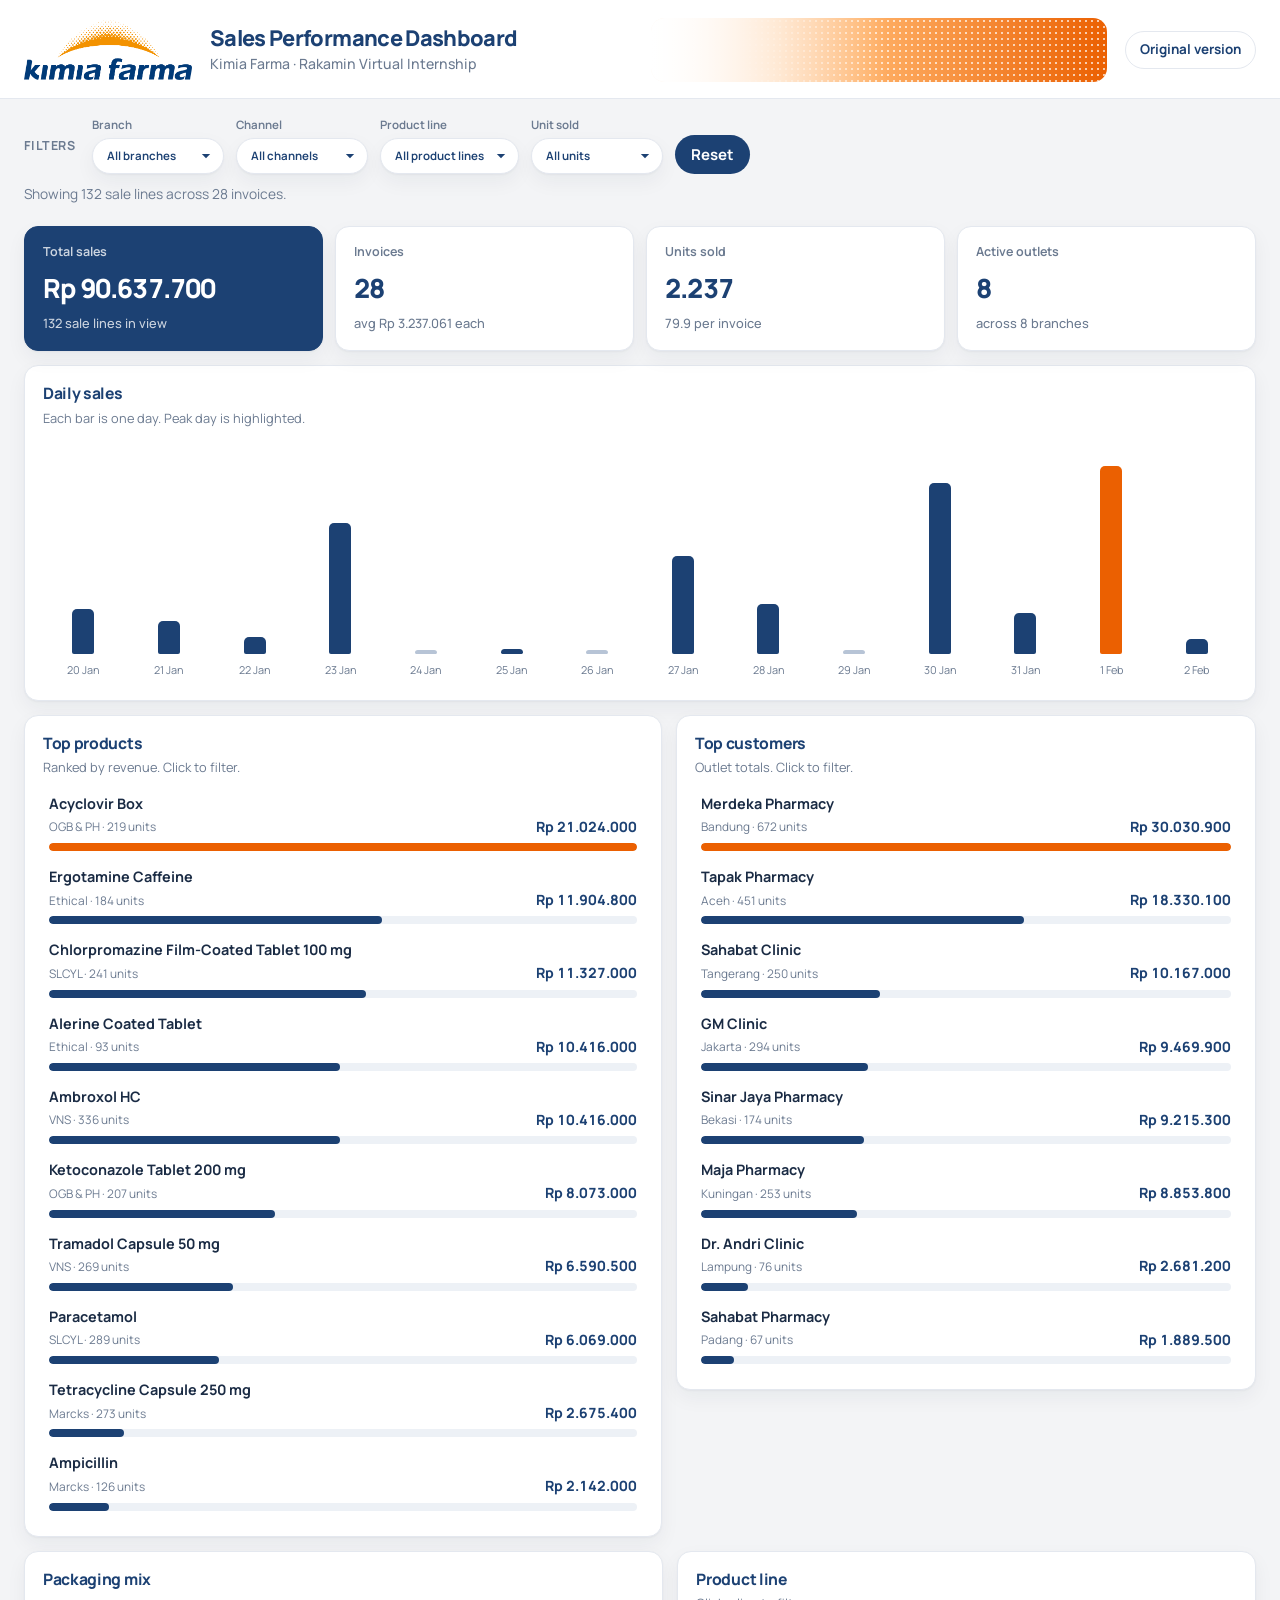
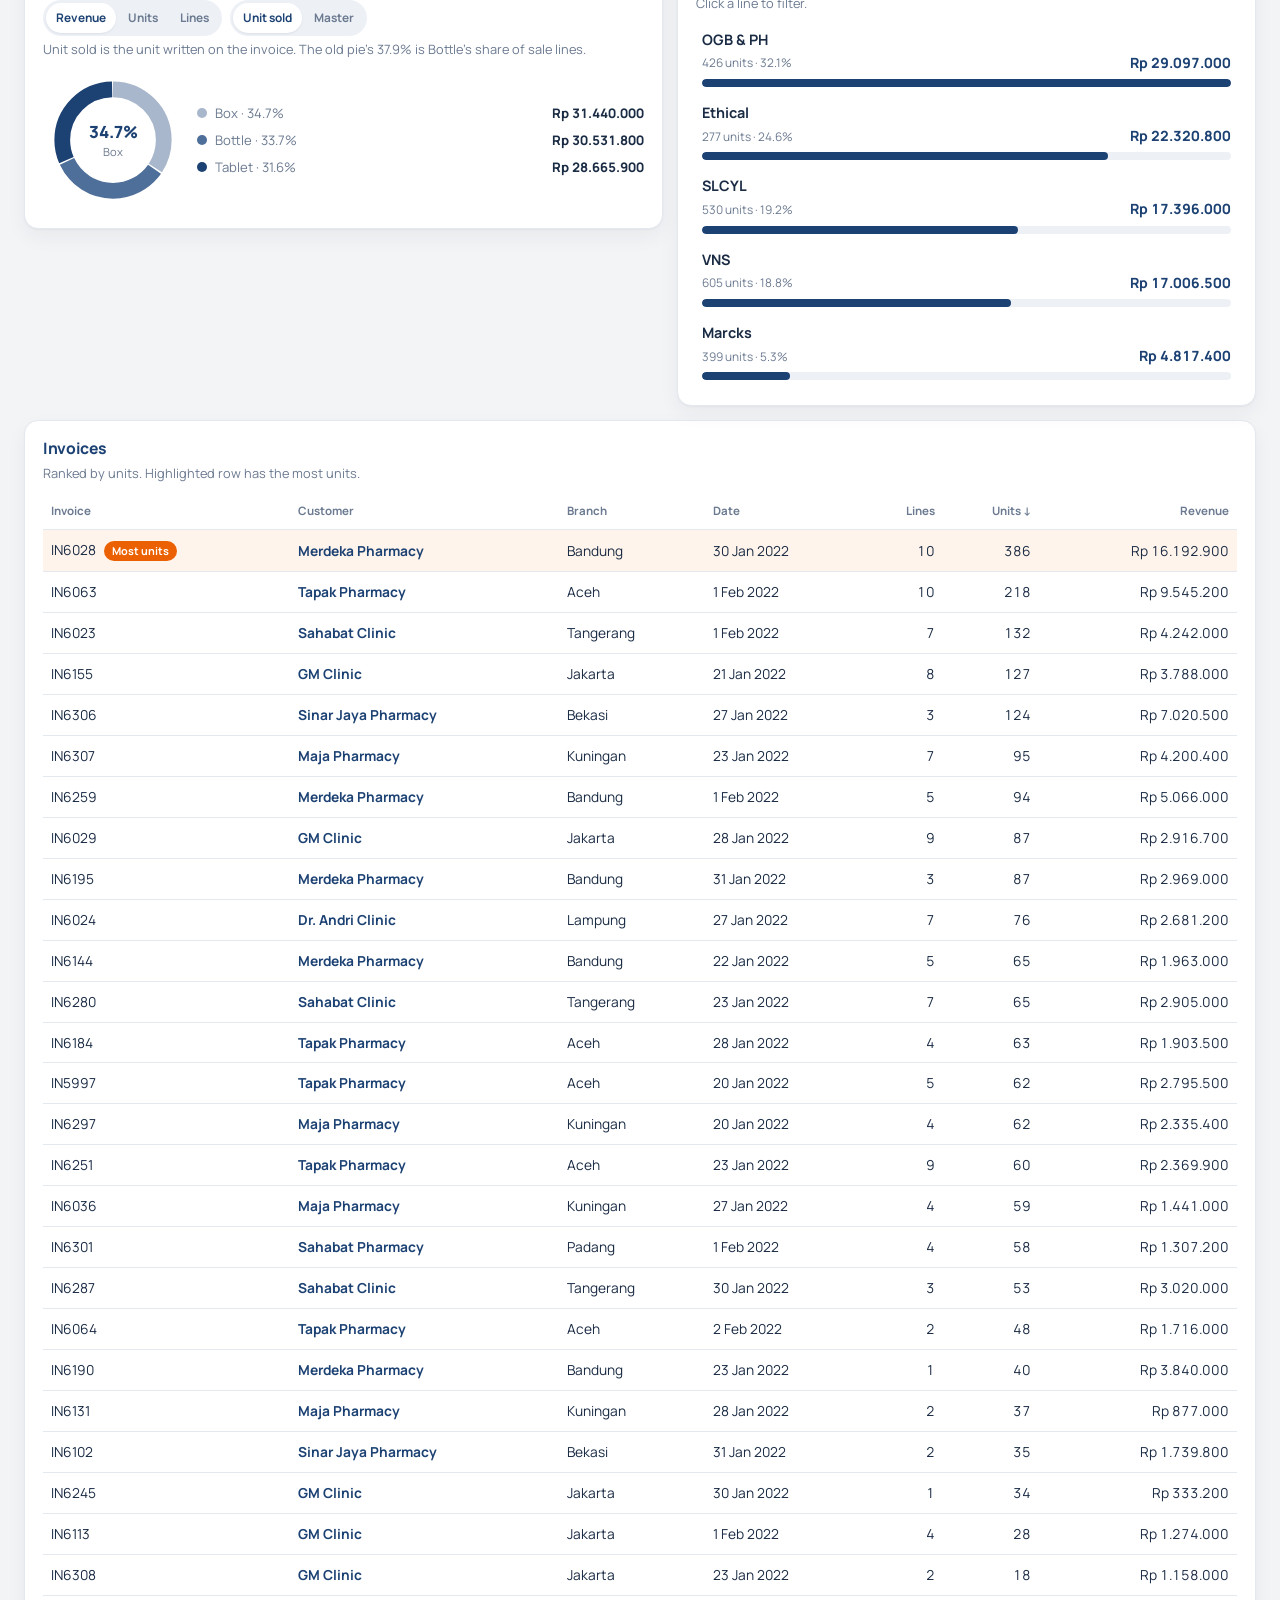
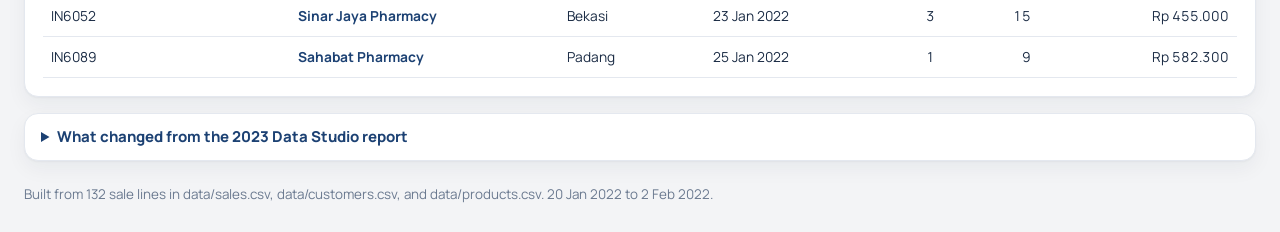
==== commit 24d823d7: "Use original Kimia Farma logo and restore no-gap layout Swap the redrawn SVG for the official logo a" ====
--- a/dashboard/index.html
+++ b/dashboard/index.html
@@ -7,7 +7,7 @@
   <link rel="icon" href="data:image/svg+xml,%3Csvg xmlns='http://www.w3.org/2000/svg' viewBox='0 0 32 32'%3E%3Ccircle cx='16' cy='16' r='15' fill='%23eb6001'/%3E%3Ctext x='16' y='21' text-anchor='middle' font-size='11' font-family='Arial' font-weight='700' fill='%231c4173'%3EKF%3C/text%3E%3C/svg%3E">
   <link rel="preconnect" href="https://fonts.googleapis.com">
   <link rel="preconnect" href="https://fonts.gstatic.com" crossorigin>
-  <link href="https://fonts.googleapis.com/css2?family=Manrope:wght@500;600;700;800&family=Source+Serif+4:ital,opsz,wght@1,8..60,600;1,8..60,700&display=swap" rel="stylesheet">
+  <link href="https://fonts.googleapis.com/css2?family=Manrope:wght@500;600;700;800&display=swap" rel="stylesheet">
   <link rel="stylesheet" href="styles.css">
   <script src="data.js"></script>
 </head>
@@ -15,17 +15,13 @@
   <header class="top">
     <div class="wrap top-inner">
       <div class="brand-block">
-        <div class="kf-mark" aria-label="kimia farma">
-          <svg viewBox="0 0 220 72" role="img" aria-hidden="true">
-            <path d="M18 42c28-34 78-40 118-18 18 10 34 18 52 18" fill="none" stroke="#eb6001" stroke-width="10" stroke-linecap="round"/>
-            <g fill="#eb6001">
-              <circle cx="48" cy="14" r="3.2"/><circle cx="62" cy="10" r="2.6"/><circle cx="76" cy="8" r="2.2"/>
-              <circle cx="90" cy="7" r="2"/><circle cx="104" cy="8" r="1.8"/><circle cx="118" cy="10" r="1.6"/>
-              <circle cx="55" cy="20" r="2"/><circle cx="70" cy="16" r="1.7"/><circle cx="85" cy="14" r="1.5"/>
-            </g>
-            <text x="18" y="62" font-family="'Source Serif 4', Georgia, serif" font-style="italic" font-size="28" font-weight="700" fill="#1c4173">kimia farma</text>
-          </svg>
-        </div>
+        <img
+          class="kf-logo"
+          src="kimia-farma-logo.png"
+          alt="kimia farma"
+          width="220"
+          height="78"
+        />
         <div class="title-block">
           <h1>Sales Performance Dashboard</h1>
           <p class="subtitle">Kimia Farma · Rakamin Virtual Internship</p>
@@ -74,19 +70,28 @@
       </article>
     </section>
 
-    <div class="layout-main">
-      <section class="card card-trend">
-        <h2>Daily sales</h2>
-        <p class="hint">Each bar is one day. Peak day is highlighted.</p>
-        <div class="trend-scroll">
-          <div class="trend" id="trend"></div>
-        </div>
-      </section>
+    <section class="card card-trend">
+      <h2>Daily sales</h2>
+      <p class="hint">Each bar is one day. Peak day is highlighted.</p>
+      <div class="trend-scroll">
+        <div class="trend" id="trend"></div>
+      </div>
+    </section>
+
+    <div class="layout-cols">
       <section class="card">
         <h2>Top products</h2>
         <p class="hint">Ranked by revenue. Click to filter.</p>
         <div id="products"></div>
       </section>
+      <section class="card">
+        <h2>Top customers</h2>
+        <p class="hint">Outlet totals. Click to filter.</p>
+        <div id="customers"></div>
+      </section>
+    </div>
+
+    <div class="layout-cols layout-mix">
       <section class="card card-mix">
         <h2>Packaging mix</h2>
         <div class="toggles compact">
@@ -112,42 +117,30 @@
           <ul class="legend" id="legend"></ul>
         </div>
       </section>
-    </div>
-
-    <div class="layout-bottom">
       <section class="card">
-        <h2>Top customers</h2>
-        <p class="hint">Outlet totals. Click to filter.</p>
-        <div id="customers"></div>
-      </section>
-      <section class="card">
-        <h2>Invoices</h2>
-        <p class="hint">Ranked by units. Highlighted row has the most units.</p>
-        <div class="table-wrap" id="invoices"></div>
+        <h2>Product line</h2>
+        <p class="hint">Click a line to filter.</p>
+        <div id="lines"></div>
       </section>
     </div>
 
+    <section class="card card-invoices">
+      <h2>Invoices</h2>
+      <p class="hint">Ranked by units. Highlighted row has the most units.</p>
+      <div class="table-wrap" id="invoices"></div>
+    </section>
+
     <details class="notes">
-      <summary>Notes and product line detail</summary>
-      <div class="notes-grid">
-        <div>
-          <h3>Product line</h3>
-          <p class="hint">Click a line to filter.</p>
-          <div id="lines"></div>
-        </div>
-        <div>
-          <h3>Channel split</h3>
-          <div class="channel-card" aria-label="Channel split">
-            <div class="channel-bar" id="channel-bar"></div>
-            <div class="channel-legend" id="channel-legend"></div>
-          </div>
-          <ul class="note-list">
-            <li>Source dates are day/month/year. <code>30/01/22</code> is 30 January 2022.</li>
-            <li>All 28 invoices kept (old report dropped 3 with <code>HAVING COUNT(*) &gt; 1</code>).</li>
-            <li>Totals: Rp 90.637.700 · 2.237 units · 8 outlets.</li>
-          </ul>
-        </div>
+      <summary>What changed from the 2023 Data Studio report</summary>
+      <div class="channel-card" aria-label="Channel split">
+        <div class="channel-bar" id="channel-bar"></div>
+        <div class="channel-legend" id="channel-legend"></div>
       </div>
+      <ul class="note-list">
+        <li>Source dates are day/month/year. <code>30/01/22</code> is 30 January 2022.</li>
+        <li>All 28 invoices kept (old report dropped 3 with <code>HAVING COUNT(*) &gt; 1</code>).</li>
+        <li>Totals: Rp 90.637.700 · 2.237 units · 8 outlets.</li>
+      </ul>
     </details>
 
     <div id="answers" class="sr-only" aria-hidden="true">
--- a/dashboard/styles.css
+++ b/dashboard/styles.css
@@ -57,18 +57,24 @@
   min-width: 0;
 }
 
-.kf-mark svg {
+.kf-logo {
   width: 168px;
   height: auto;
   display: block;
+  flex: none;
+}
+
+.title-block {
+  min-width: 0;
 }
 
 .title-block h1 {
-  font-size: clamp(1.35rem, 2vw, 1.75rem);
+  font-size: clamp(1.2rem, 1.7vw, 1.65rem);
   font-weight: 800;
   letter-spacing: -0.03em;
   color: var(--brand);
   line-height: 1.15;
+  white-space: nowrap;
 }
 
 .subtitle {
@@ -259,20 +265,24 @@
 .kpi-hero .kpi-sub { color: rgba(255, 255, 255, 0.78); }
 .kpi-hero p { color: #fff; }
 
-.layout-main {
-  display: grid;
-  grid-template-columns: 1.35fr 1fr 0.95fr;
+.card-trend {
+  margin-top: 14px;
+}
+
+.layout-cols {
+  display: grid;
+  grid-template-columns: 1.1fr 1fr;
   gap: 14px;
   margin-top: 14px;
   align-items: start;
 }
 
-.layout-bottom {
-  display: grid;
-  grid-template-columns: 0.95fr 1.35fr;
-  gap: 14px;
+.layout-mix {
+  grid-template-columns: 1.05fr 0.95fr;
+}
+
+.card-invoices {
   margin-top: 14px;
-  align-items: start;
 }
 
 .card {
@@ -597,18 +607,6 @@
   cursor: pointer;
   font-weight: 750;
   color: var(--brand);
-}
-
-.notes-grid {
-  display: grid;
-  grid-template-columns: 1fr 1fr;
-  gap: 18px;
-  margin-top: 12px;
-}
-
-.notes h3 {
-  color: var(--brand);
-  font-size: 0.95rem;
 }
 
 .channel-card {
@@ -680,9 +678,8 @@
   }
   .header-art { width: min(100%, 420px); }
   .kpis { grid-template-columns: 1fr 1fr; }
-  .layout-main,
-  .layout-bottom,
-  .notes-grid { grid-template-columns: 1fr; }
+  .layout-cols,
+  .layout-mix { grid-template-columns: 1fr; }
 }
 
 @media (max-width: 640px) {
@@ -691,5 +688,6 @@
   .mix { grid-template-columns: 1fr; justify-items: center; }
   .filters-label { width: 100%; }
   .reset { width: 100%; }
-  .kf-mark svg { width: 140px; }
-}
+  .kf-logo { width: 132px; }
+  .title-block h1 { white-space: normal; }
+}
